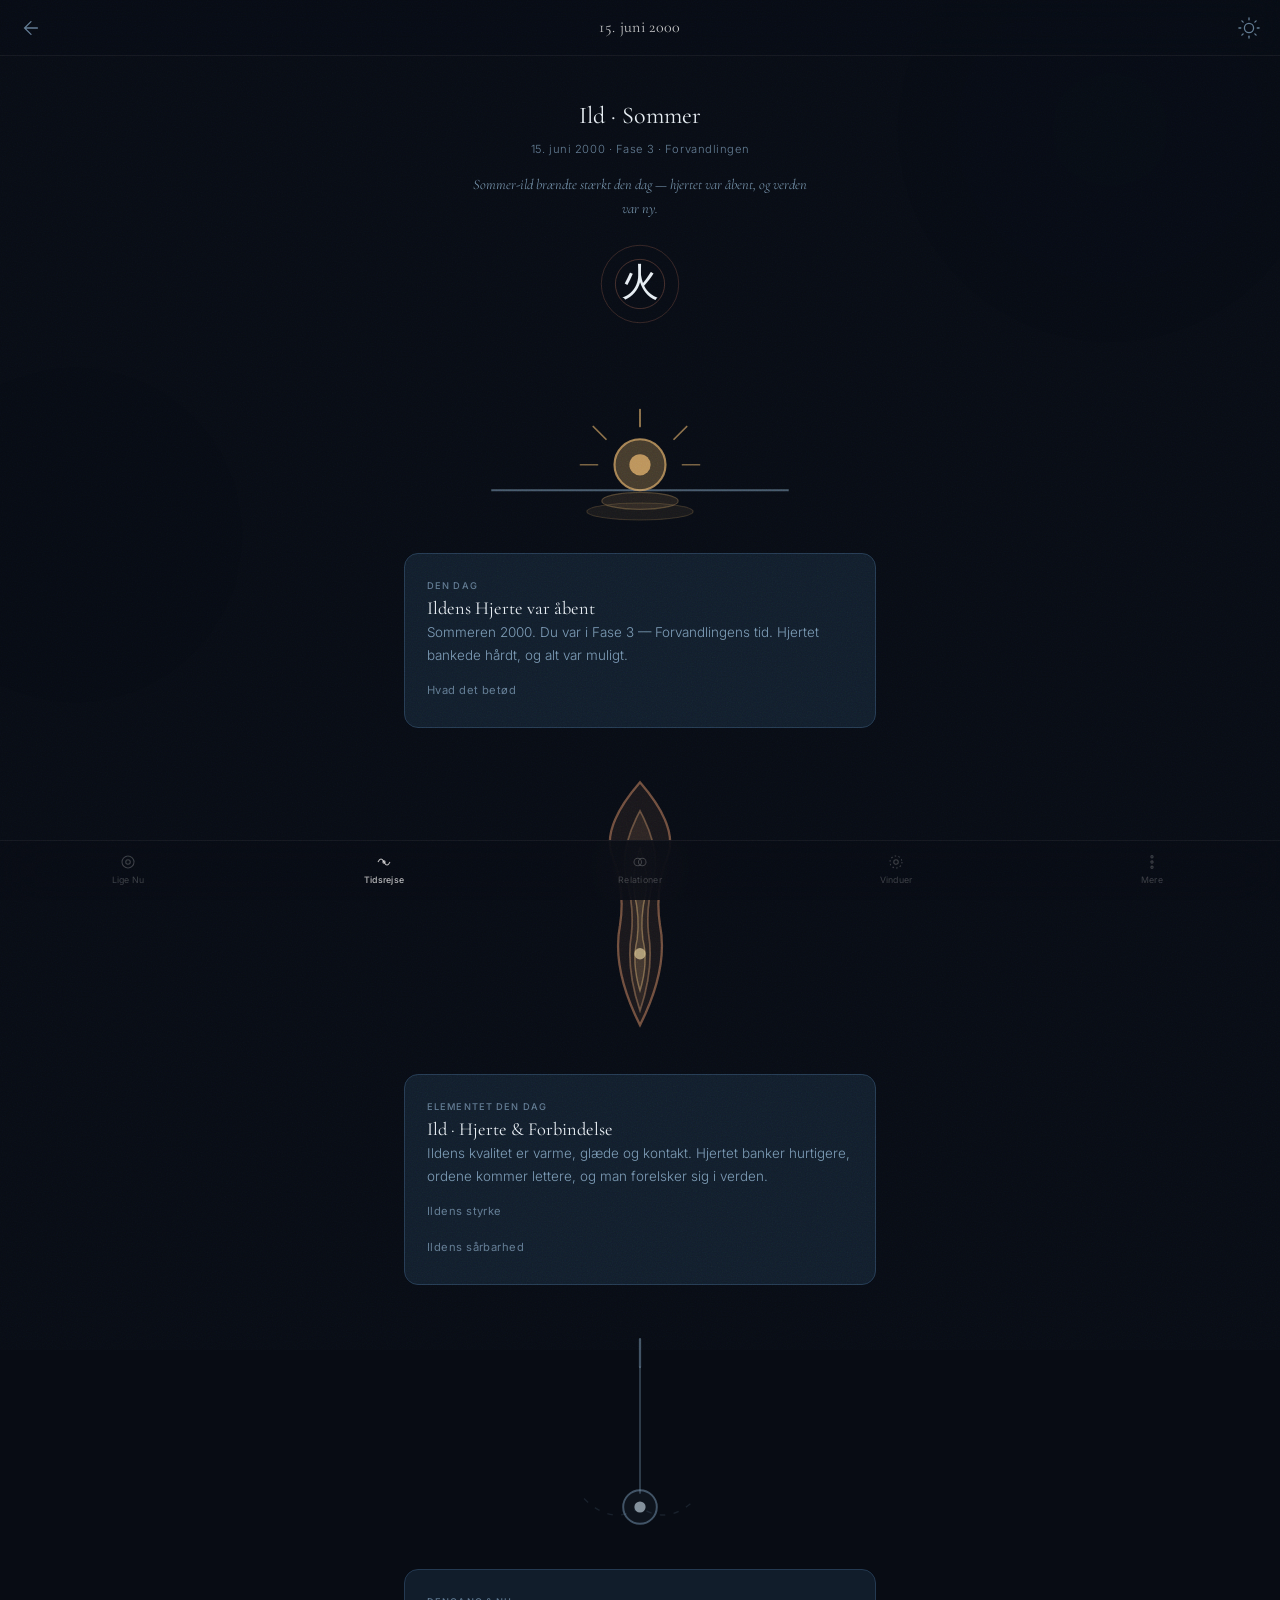
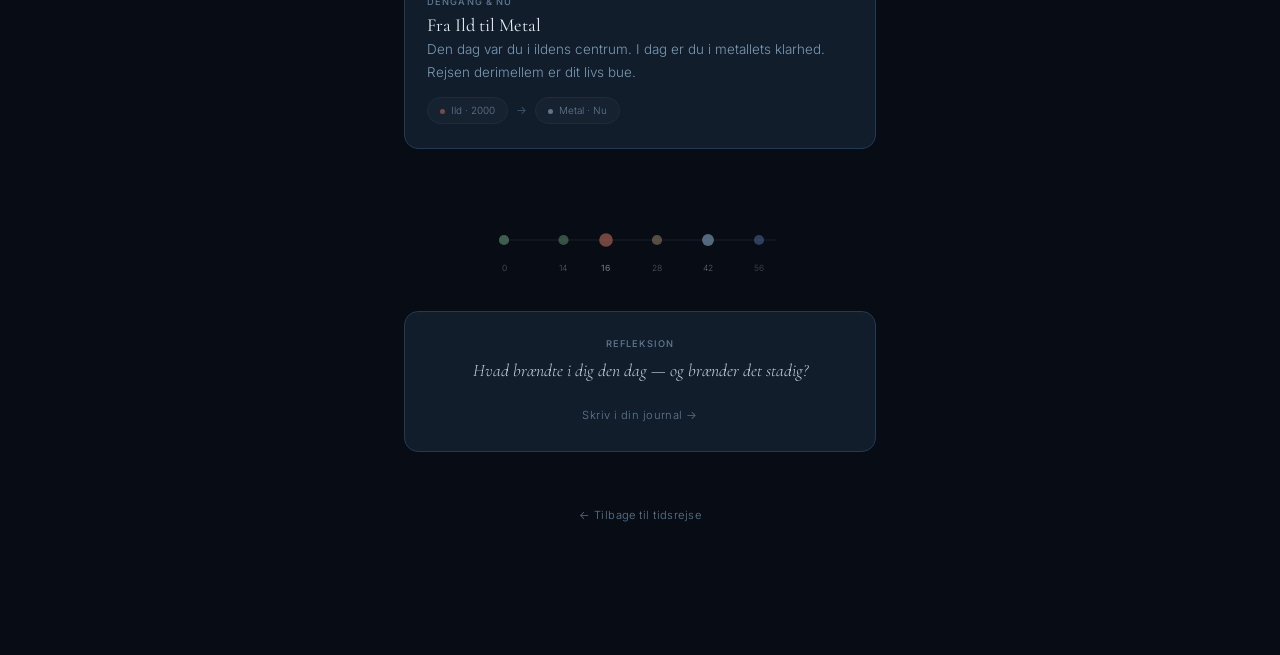
==== din-tidsrejse.html @ d7863de2 "Remove illustration circles from Relationens Indsigt card, fix all broken tab links Removed the two " ====
<!DOCTYPE html>
<html lang="da">
<head>
  <meta charset="UTF-8">
  <meta name="viewport" content="width=device-width, initial-scale=1.0, viewport-fit=cover">
  <title>Din Tidsrejse — De 9 Livsfaser</title>
  <link rel="preconnect" href="https://fonts.googleapis.com">
  <link rel="preconnect" href="https://fonts.gstatic.com" crossorigin>
  <link href="https://fonts.googleapis.com/css2?family=Cormorant+Garamond:ital,wght@0,300;0,400;0,500;0,600;1,300;1,400;1,500&family=Inter:wght@300;400;500&display=swap" rel="stylesheet">
  <link rel="stylesheet" href="style.css">
  <link rel="stylesheet" href="deep.css">
  <link rel="stylesheet" href="tidsrejse.css">
  <link rel="stylesheet" href="light.css">
  <script src="theme.js"></script>
</head>
<body class="body--tj">

  <svg class="grain" aria-hidden="true">
    <filter id="grn"><feTurbulence type="fractalNoise" baseFrequency="0.80" numOctaves="4" stitchTiles="stitch"/></filter>
    <rect width="200%" height="200%" filter="url(#grn)"/>
  </svg>

  <div class="ambient" aria-hidden="true">
    <div class="orb orb--1"></div>
    <div class="orb orb--2"></div>
  </div>

  <nav class="topnav topnav--inner scrolled">
    <a href="tidsrejse.html" class="topnav__btn" aria-label="Tilbage">
      <svg viewBox="0 0 24 24" fill="none" stroke="currentColor" stroke-width="1.4" stroke-linecap="round"><path d="M19 12H5M12 19l-7-7 7-7"/></svg>
    </a>
    <span class="topnav__brand">15. juni 2000</span>
    <button class="theme-toggle" aria-label="Skift tema"></button>
  </nav>

  <main class="deep">
    <div class="container">

      <!-- ══ Hero ══ -->
      <header class="dp-hero reveal">
        <h1 class="dp-hero__title">Ild · Sommer</h1>
        <p class="dp-hero__meta">15. juni 2000 · Fase 3 · Forvandlingen</p>
        <p class="dp-hero__climate"><em>Sommer-ild brændte stærkt den dag — hjertet var åbent, og verden var ny.</em></p>
        <div class="dp-hero__symbol dp-hero__symbol--below">
          <svg viewBox="0 0 100 100" fill="none" class="dp-hero__halo">
            <circle cx="50" cy="50" r="44" stroke="rgba(160,96,80,0.40)" stroke-width="0.8"/>
            <circle cx="50" cy="50" r="28" stroke="rgba(160,96,80,0.55)" stroke-width="0.8"/>
          </svg>
          <span class="dp-hero__char">火</span>
        </div>
      </header>

      <!-- Sun rising from water — dawn of that day -->
      <div class="illo-pause reveal" aria-hidden="true">
        <svg viewBox="0 0 160 70" fill="none" class="illo-dawn">
          <line x1="10" y1="50" x2="150" y2="50" stroke="rgba(122,154,181,0.55)" stroke-width="1"/>
          <!-- Sun -->
          <circle cx="80" cy="38" r="12" fill="rgba(210,165,100,0.30)" stroke="rgba(210,165,100,0.75)" stroke-width="1"/>
          <circle cx="80" cy="38" r="5" fill="rgba(210,165,100,0.85)"/>
          <!-- Rays -->
          <line x1="80" y1="20" x2="80" y2="12" stroke="rgba(210,165,100,0.75)" stroke-width="0.8" stroke-linecap="round"/>
          <line x1="64" y1="26" x2="58" y2="20" stroke="rgba(210,165,100,0.65)" stroke-width="0.8" stroke-linecap="round"/>
          <line x1="96" y1="26" x2="102" y2="20" stroke="rgba(210,165,100,0.65)" stroke-width="0.8" stroke-linecap="round"/>
          <line x1="60" y1="38" x2="52" y2="38" stroke="rgba(210,165,100,0.55)" stroke-width="0.8" stroke-linecap="round"/>
          <line x1="100" y1="38" x2="108" y2="38" stroke="rgba(210,165,100,0.55)" stroke-width="0.8" stroke-linecap="round"/>
          <!-- Water reflection -->
          <ellipse cx="80" cy="55" rx="18" ry="4" fill="rgba(210,165,100,0.12)" stroke="rgba(210,165,100,0.30)" stroke-width="0.5"/>
          <ellipse cx="80" cy="60" rx="25" ry="4" fill="rgba(210,165,100,0.08)" stroke="rgba(210,165,100,0.20)" stroke-width="0.5"/>
        </svg>
      </div>

      <!-- ══ Den dag — hvad var i spil ══ -->
      <section class="dp-section reveal">
        <p class="dp-label">Den dag</p>
        <h2 class="dp-heading">Ildens Hjerte var åbent</h2>
        <p class="dp-text">Sommeren 2000. Du var i Fase 3 — Forvandlingens tid. Hjertet bankede hårdt, og alt var muligt.</p>
        <div class="dp-expand" data-expand="dendag">
          <button class="dp-expand__btn">Hvad det betød</button>
          <div class="dp-expand__body">
            <p class="dp-text">Ild-elementet i sommer-årstiden skaber dobbelt ild — en sjælden intensitet. Hjertet og tyndtarmen var de dominerende organer. Alt du følte den dag var forstærket, fordi årstiden og dit element var i fuld resonans.</p>
          </div>
        </div>
      </section>

      <!-- Flame — the fire element alive -->
      <div class="illo-pause reveal" aria-hidden="true">
        <svg viewBox="0 0 70 100" fill="none" class="illo-flame">
          <path d="M35,90 Q25,70 28,55 Q30,42 25,30 Q22,20 35,5 Q48,20 45,30 Q40,42 42,55 Q45,70 35,90Z"
                fill="rgba(210,140,100,0.08)" stroke="rgba(210,140,100,0.50)" stroke-width="0.8"/>
          <path d="M35,85 Q30,70 32,58 Q33,48 30,38 Q28,28 35,15 Q42,28 40,38 Q37,48 38,58 Q40,70 35,85Z"
                fill="rgba(210,155,110,0.10)" stroke="rgba(210,155,110,0.40)" stroke-width="0.6"/>
          <path d="M35,78 Q32,68 34,60 Q35,52 33,44 Q32,36 35,28 Q38,36 37,44 Q35,52 36,60 Q38,68 35,78Z"
                fill="rgba(220,180,120,0.12)" stroke="rgba(220,180,120,0.45)" stroke-width="0.5"/>
          <circle cx="35" cy="65" r="2" fill="rgba(220,200,150,0.70)"/>
        </svg>
      </div>

      <!-- ══ Element-profil ══ -->
      <section class="dp-section reveal">
        <p class="dp-label">Elementet den dag</p>
        <h2 class="dp-heading">Ild · Hjerte & Forbindelse</h2>
        <p class="dp-text">Ildens kvalitet er varme, glæde og kontakt. Hjertet banker hurtigere, ordene kommer lettere, og man forelsker sig i verden.</p>
        <div class="dp-expand" data-expand="ild1">
          <button class="dp-expand__btn">Ildens styrke</button>
          <div class="dp-expand__body">
            <p class="dp-text">Ild-mennesket er magnetisk. Humor, spontanitet, evnen til at lyse et rum op. Sommeren forstærkede det hele — du var på toppen af din naturlige kraft.</p>
          </div>
        </div>
        <div class="dp-expand" data-expand="ild2">
          <button class="dp-expand__btn">Ildens sårbarhed</button>
          <div class="dp-expand__body">
            <p class="dp-text">For meget ild brænder. Uro, søvnbesvær, hjerteanker, oversvømmende følelser. Grænsen mellem passion og panik er tynd i dobbelt ild.</p>
          </div>
        </div>
      </section>

      <!-- Pendulum — time swinging between then and now -->
      <div class="illo-pause reveal" aria-hidden="true">
        <svg viewBox="0 0 100 80" fill="none" class="illo-pendulum">
          <line x1="50" y1="5" x2="50" y2="15" stroke="rgba(122,154,181,0.50)" stroke-width="0.8" stroke-linecap="round"/>
          <line x1="50" y1="15" x2="50" y2="60" stroke="rgba(122,154,181,0.40)" stroke-width="0.6" stroke-linecap="round"/>
          <circle cx="50" cy="65" r="6" stroke="rgba(122,154,181,0.50)" stroke-width="0.7" fill="rgba(122,154,181,0.06)"/>
          <circle cx="50" cy="65" r="2" fill="rgba(196,213,226,0.65)"/>
          <!-- Swing arc -->
          <path d="M30,62 Q40,72 50,65 Q60,72 70,62" stroke="rgba(122,154,181,0.15)" stroke-width="0.5" fill="none" stroke-dasharray="2 3"/>
        </svg>
      </div>

      <!-- ══ Dengang vs. nu ══ -->
      <section class="dp-section reveal">
        <p class="dp-label">Dengang & Nu</p>
        <h2 class="dp-heading">Fra Ild til Metal</h2>
        <p class="dp-text">Den dag var du i ildens centrum. I dag er du i metallets klarhed. Rejsen derimellem er dit livs bue.</p>
        <div class="dp-tags">
          <span class="dp-tag" style="--dot:rgba(160,96,80,0.7)">Ild · 2000</span>
          <span class="dp-tag-arrow">→</span>
          <span class="dp-tag" style="--dot:rgba(122,154,181,0.7)">Metal · Nu</span>
        </div>
      </section>

      <!-- Constellation of time — dots connected -->
      <div class="illo-pause reveal" aria-hidden="true">
        <svg viewBox="0 0 200 60" fill="none" class="illo-timepoints">
          <line x1="20" y1="30" x2="180" y2="30" stroke="rgba(122,154,181,0.18)" stroke-width="0.5"/>
          <circle cx="20" cy="30" r="3" fill="rgba(90,138,106,0.65)"/>
          <circle cx="55" cy="30" r="3" fill="rgba(90,138,106,0.55)"/>
          <circle cx="80" cy="30" r="4" fill="rgba(160,96,80,0.70)"/>
          <circle cx="110" cy="30" r="3" fill="rgba(138,122,96,0.60)"/>
          <circle cx="140" cy="30" r="3.5" fill="rgba(122,154,181,0.65)"/>
          <circle cx="170" cy="30" r="3" fill="rgba(80,112,160,0.50)"/>
          <!-- Labels -->
          <text x="20" y="48" fill="rgba(255,255,255,0.30)" font-size="5" font-family="Inter,sans-serif" text-anchor="middle">0</text>
          <text x="55" y="48" fill="rgba(255,255,255,0.30)" font-size="5" font-family="Inter,sans-serif" text-anchor="middle">14</text>
          <text x="80" y="48" fill="rgba(255,255,255,0.40)" font-size="5" font-family="Inter,sans-serif" text-anchor="middle" font-weight="500">16</text>
          <text x="110" y="48" fill="rgba(255,255,255,0.30)" font-size="5" font-family="Inter,sans-serif" text-anchor="middle">28</text>
          <text x="140" y="48" fill="rgba(255,255,255,0.35)" font-size="5" font-family="Inter,sans-serif" text-anchor="middle">42</text>
          <text x="170" y="48" fill="rgba(255,255,255,0.25)" font-size="5" font-family="Inter,sans-serif" text-anchor="middle">56</text>
        </svg>
      </div>

      <!-- ══ Refleksion ══ -->
      <section class="dp-section dp-section--center reveal">
        <p class="dp-label">Refleksion</p>
        <p class="dp-reflection"><em>Hvad brændte i dig den dag — og brænder det stadig?</em></p>
        <a href="#" class="dp-link">Skriv i din journal →</a>
      </section>

      <div class="dp-back reveal">
        <a href="tidsrejse.html">← Tilbage til tidsrejse</a>
      </div>

    </div>
  </main>

  <nav class="tabbar">
    <a href="index.html" class="tab"><svg viewBox="0 0 24 24" fill="none" stroke="currentColor" stroke-width="1.4"><circle cx="12" cy="12" r="8"/><circle cx="12" cy="12" r="3"/></svg><span>Lige Nu</span></a>
    <a href="tidsrejse.html" class="tab active"><svg viewBox="0 0 24 24" fill="none" stroke="currentColor" stroke-width="1.4"><path d="M4,12 Q8,4 12,12 Q16,20 20,12"/><circle cx="12" cy="12" r="1.5"/></svg><span>Tidsrejse</span></a>
    <a href="relationer.html" class="tab"><svg viewBox="0 0 24 24" fill="none" stroke="currentColor" stroke-width="1.4"><circle cx="9" cy="12" r="5"/><circle cx="15" cy="12" r="5"/></svg><span>Relationer</span></a>
    <a href="vinduer.html" class="tab"><svg viewBox="0 0 24 24" fill="none" stroke="currentColor" stroke-width="1.4"><circle cx="12" cy="12" r="8" stroke-dasharray="2 3"/><circle cx="12" cy="12" r="3"/></svg><span>Vinduer</span></a>
    <a href="mere.html" class="tab"><svg viewBox="0 0 24 24" fill="none" stroke="currentColor" stroke-width="1.4"><circle cx="12" cy="5" r="1.5"/><circle cx="12" cy="12" r="1.5"/><circle cx="12" cy="19" r="1.5"/></svg><span>Mere</span></a>
  </nav>

  <script src="menu.js"></script>
  <script>
  document.querySelectorAll('.reveal').forEach((el, i) => {
    setTimeout(() => el.classList.add('visible'), 80 + i * 70);
  });
  document.querySelectorAll('.dp-expand__btn').forEach(btn => {
    btn.addEventListener('click', () => {
      const wrap = btn.closest('.dp-expand');
      wrap.classList.toggle('open');
      if (wrap.classList.contains('open')) {
        btn.dataset.origText = btn.textContent;
        btn.textContent = 'Skjul';
      } else {
        btn.textContent = btn.dataset.origText || btn.textContent;
      }
    });
  });
  </script>
</body>
</html>
---- style.css ----
/* ═══════════════════════════════════════════════════
   DE NI LIVSFASER — Living Mirror
   Co-Star inspired · Personalized · Breathing
   ═══════════════════════════════════════════════════ */

:root {
  /* Palette — extracted from Re-Balan */
  --bg: #080c14;
  --bg-light: #0d1520;
  --bg-deep: #080c14;
  --surface: #111d2b;
  --surface-hover: #162436;
  --glass-border: rgba(255,255,255,0.06);
  --border: #1a2d42;
  --border-light: #243a52;
  --text-bright: #e6edf3;
  --text-primary: #c4d5e2;
  --text-secondary: #7a9ab5;
  --text-dim: #607a92;
  --text-muted: #4a657d;
  --accent: #3d6a8a;
  --accent-light: #5a8aab;
  --warm: #8a7a60;
  --warm-light: #a89880;
  --sym: #a06050;
  --para: #5070a0;
  --hero-deep: #080c14;
  --hero-base: #0d1520;
  --hero-mid: #111d2b;
  --hero-light: #162436;
  --hero-pale: #1a2d42;
  --glass: rgba(255,255,255,0.025);
  --glass-hover: rgba(255,255,255,0.04);
  --ease: cubic-bezier(0.4,0,0.2,1);
  --ease-out: cubic-bezier(0,0,0.2,1);
  --transition: 0.4s var(--ease);
  --shadow: 0 4px 30px rgba(0,0,0,0.30);
  --shadow-up: 0 -2px 20px rgba(0,0,0,0.20);
}

*,*::before,*::after{margin:0;padding:0;box-sizing:border-box}
html{scroll-behavior:smooth;font-size:16px;-webkit-font-smoothing:antialiased}
body{font-family:'Inter',-apple-system,sans-serif;font-weight:300;color:var(--text-primary);background:var(--bg);line-height:1.7;overflow-x:hidden;padding-bottom:72px}
::selection{background:rgba(80,112,160,.30);color:#fff}
a{text-decoration:none;color:inherit}
.container{max-width:520px;margin:0 auto;padding:0 24px}

/* ── Grain ── */
.grain{position:fixed;inset:-50%;width:200%;height:200%;z-index:9999;pointer-events:none;opacity:.28;mix-blend-mode:soft-light}

/* ── Ambient ── */
.ambient{position:fixed;inset:0;z-index:0;pointer-events:none;overflow:hidden}
.orb{position:absolute;border-radius:50%;filter:blur(80px);opacity:.06}
.orb--1{width:500px;height:500px;background:radial-gradient(circle,rgba(80,112,160,.20),transparent);top:-120px;right:-80px;animation:drift1 40s ease-in-out infinite}
.orb--2{width:550px;height:550px;background:radial-gradient(circle,rgba(90,138,106,.12),transparent);bottom:10%;left:-200px;animation:drift2 35s ease-in-out infinite}
.orb--3{width:400px;height:400px;background:radial-gradient(circle,rgba(160,96,80,.08),transparent);top:40%;right:5%;animation:drift3 45s ease-in-out infinite}
@keyframes drift1{0%,100%{transform:translate(0,0) scale(1)}33%{transform:translate(-50px,40px) scale(1.05)}66%{transform:translate(25px,-35px) scale(.95)}}
@keyframes drift2{0%,100%{transform:translate(0,0) scale(1)}33%{transform:translate(40px,-30px) scale(.92)}66%{transform:translate(-35px,50px) scale(1.08)}}
@keyframes drift3{0%,100%{transform:translate(0,0) scale(1)}33%{transform:translate(-30px,-25px) scale(1.06)}66%{transform:translate(40px,20px) scale(.94)}}

/* ═══════════════════════════════════
   TOP NAV
   ═══════════════════════════════════ */
.topnav{position:fixed;top:0;left:0;right:0;z-index:100;display:flex;align-items:center;justify-content:space-between;padding:14px 20px;transition:all .5s var(--ease)}
.topnav.scrolled{background:rgba(8,12,20,.85);backdrop-filter:blur(20px);-webkit-backdrop-filter:blur(20px);border-bottom:1px solid rgba(255,255,255,.05)}
.topnav__brand{font-family:'Cormorant Garamond',Georgia,serif;font-size:1.05rem;font-weight:400;color:rgba(255,255,255,.60);letter-spacing:.02em;transition:color .5s var(--ease)}
.topnav.scrolled .topnav__brand{color:rgba(255,255,255,.75)}
.topnav__btn{background:none;border:none;cursor:pointer;width:22px;height:22px;color:rgba(255,255,255,.55);transition:color .5s var(--ease)}
.topnav__btn svg{width:100%;height:100%}
.topnav.scrolled .topnav__btn{color:var(--text-dim)}

/* ═══════════════════════════════════
   MIRROR — the living portrait
   ═══════════════════════════════════ */
.mirror{
  position:relative;
  min-height:60vh;
  display:flex;flex-direction:column;align-items:center;justify-content:center;
  overflow:hidden;
  padding:80px 0 48px;
  background:linear-gradient(180deg,#0d1520 0%,#111d2b 30%,#162436 50%,#111d2b 70%,#080c14 100%);
}
.mirror::before{content:'';position:absolute;inset:0;background:linear-gradient(to bottom,rgba(8,12,20,.50) 0%,transparent 30%,transparent 85%,rgba(8,12,20,1) 100%);pointer-events:none;z-index:1}
.mirror::after{content:'';position:absolute;inset:0;background:radial-gradient(ellipse 70% 60% at 50% 45%,transparent 0%,rgba(8,12,20,.25) 100%);pointer-events:none;z-index:1}

/* Breathing SVG rings */
.mirror__circle{position:relative;width:min(280px,55vw);height:min(280px,55vw);z-index:2;pointer-events:none;opacity:1;margin-top:20px}
.svg-mirror{width:100%;height:100%}
.mirror-ring--1{animation:spin 80s linear infinite;transform-origin:100px 100px}
.mirror-ring--2{animation:spin 55s linear infinite reverse;transform-origin:100px 100px}
.mirror-ring--3{animation:spin 40s linear infinite;transform-origin:100px 100px}
.mirror-ring--4{animation:pulse 5s ease-in-out infinite;transform-origin:100px 100px}
@keyframes spin{to{transform:rotate(360deg)}}
@keyframes pulse{0%,100%{opacity:.7;transform:scale(1)}50%{opacity:1;transform:scale(1.12)}}

/* Breathing halo */
.mirror__halo{position:absolute;top:50%;left:50%;transform:translate(-50%,-50%);z-index:1;pointer-events:none}
.halo{position:absolute;border-radius:50%;border:1px solid rgba(255,255,255,.05);top:50%;left:50%;transform:translate(-50%,-50%);animation:breathe 8s ease-in-out infinite}
.halo--1{width:380px;height:280px;animation-delay:0s}
.halo--2{width:260px;height:192px;animation-delay:.5s}
@keyframes breathe{0%,100%{transform:translate(-50%,-50%) scale(1);opacity:.25}50%{transform:translate(-50%,-50%) scale(1.12);opacity:.04}}

/* Content */
.mirror__content{position:relative;z-index:2;text-align:center;padding:24px 24px 20px;max-width:480px}
.mirror__greeting{font-size:.68rem;font-weight:400;letter-spacing:.2em;text-transform:uppercase;color:rgba(255,255,255,.40);margin-bottom:20px}

/* Element character — large, central */
.mirror__element{margin-bottom:14px}
.element-char{
  font-family:'Cormorant Garamond',Georgia,serif;
  font-size:clamp(3.2rem,10vw,5rem);
  font-weight:300;
  color:rgba(255,255,255,.75);
  line-height:1;
  display:block;
}

.mirror__element-name{
  font-family:'Cormorant Garamond',Georgia,serif;
  font-size:1rem;font-weight:400;
  color:rgba(255,255,255,.55);
  letter-spacing:.05em;
  margin-bottom:20px;
}
.mirror__dot{opacity:.3;margin:0 6px}

.mirror__rule{width:32px;height:1px;background:rgba(255,255,255,.18);margin:0 auto 18px}

.mirror__climate{
  font-family:'Cormorant Garamond',Georgia,serif;
  font-size:clamp(.85rem,2vw,.95rem);
  font-weight:300;font-style:italic;
  color:rgba(255,255,255,.40);
  line-height:1.8;max-width:340px;margin:0 auto;
}

/* Deeper CTA in mirror */
.mirror__deeper{
  display:inline-flex;align-items:center;gap:6px;
  margin-top:24px;
  font-size:.68rem;font-weight:400;letter-spacing:.12em;text-transform:uppercase;
  color:rgba(255,255,255,.35);
  transition:all var(--transition);
}
.mirror__deeper:hover{color:rgba(255,255,255,.60)}
.mirror__deeper svg{transition:transform var(--transition)}
.mirror__deeper:hover svg{transform:translateY(2px)}

/* Anim */
.anim-fade{opacity:0;transform:translateY(12px);animation:fadeUp 1.2s var(--ease-out) forwards;animation-delay:var(--d,0s)}
@keyframes fadeUp{to{opacity:1;transform:translateY(0)}}

.scroll-cue{position:absolute;bottom:32px;left:50%;transform:translateX(-50%);z-index:2}
.scroll-cue__line{width:1px;height:36px;background:linear-gradient(to bottom,rgba(255,255,255,.28),transparent);animation:scrollPulse 2.5s ease-in-out infinite}
@keyframes scrollPulse{0%,100%{opacity:.7;transform:scaleY(1)}50%{opacity:.10;transform:scaleY(1.3)}}

/* ═══════════════════════════════════
   REVEAL
   ═══════════════════════════════════ */
.reveal{opacity:0;transform:translateY(20px);transition:opacity .8s var(--ease-out),transform .8s var(--ease-out)}
.reveal.visible{opacity:1;transform:translateY(0)}

/* ═══════════════════════════════════
   CYCLES NOW — the five rhythms
   ═══════════════════════════════════ */
.cycles-now{position:relative;z-index:1;padding:64px 0 24px}

.cycle-row{
  display:flex;align-items:center;gap:12px;
  padding:16px 0;
  border-bottom:1px solid var(--border-light);
}
.cycle-row:last-child{border-bottom:none}

.cycle-row__dot{width:6px;height:6px;border-radius:50%;flex-shrink:0}
.cycle-row__label{font-size:.65rem;font-weight:500;letter-spacing:.10em;text-transform:uppercase;color:var(--text-dim);width:64px;flex-shrink:0}
.cycle-row__value{font-family:'Cormorant Garamond',Georgia,serif;font-size:1.05rem;font-weight:400;color:var(--text-bright);flex:1}
.cycle-row__detail{font-size:.72rem;color:var(--text-muted);flex-shrink:0}

/* ═══════════════════════════════════
   PORTRAIT DEEP — dive into your moment
   ═══════════════════════════════════ */
.portrait-deep{position:relative;z-index:1;padding:8px 0 20px}

.deep-bar{
  display:flex;align-items:center;gap:12px;
  padding:16px 18px;margin-bottom:5px;
  background:var(--surface);
  border:1px solid var(--border-light);
  border-radius:13px;
  backdrop-filter:blur(10px);-webkit-backdrop-filter:blur(10px);
  transition:all var(--transition);cursor:pointer;
}
.deep-bar:hover{background:var(--surface-hover);border-color:var(--glass-border);box-shadow:var(--shadow-up);transform:translateX(3px)}
.deep-bar__left{flex:1;min-width:0}
.deep-bar__label{font-size:.58rem;font-weight:500;letter-spacing:.10em;text-transform:uppercase;color:var(--text-dim);margin-bottom:2px}
.deep-bar__value{font-family:'Cormorant Garamond',Georgia,serif;font-size:1rem;font-weight:400;color:var(--text-bright);line-height:1.3}
.deep-bar__hint{font-size:.68rem;color:var(--text-muted);flex-shrink:0;white-space:nowrap}
.deep-bar__arrow{width:14px;height:14px;flex-shrink:0;color:var(--text-muted);transition:all var(--transition)}
.deep-bar:hover .deep-bar__arrow{color:var(--text-secondary);transform:translateX(2px)}

/* ═══════════════════════════════════
   DAILY READING
   ═══════════════════════════════════ */
.reading{position:relative;z-index:1;padding:32px 0 24px}

.reading__card{
  padding:28px 24px;
  background:var(--surface);
  border:1px solid var(--border-light);
  border-radius:16px;
  backdrop-filter:blur(10px);-webkit-backdrop-filter:blur(10px);
  position:relative;overflow:hidden;
}
.reading__label{font-size:.60rem;font-weight:500;letter-spacing:.14em;text-transform:uppercase;color:var(--text-dim);margin-bottom:12px}
.reading__text{font-family:'Cormorant Garamond',Georgia,serif;font-size:1.05rem;font-weight:300;font-style:italic;color:var(--text-secondary);line-height:1.8}
.reading__illo{position:absolute;bottom:12px;right:16px;width:100px;opacity:.5}
.reading__illo svg{width:100%;height:auto}

.svg-reading path{animation:readingWave 6s ease-in-out infinite}
@keyframes readingWave{0%,100%{opacity:.55;transform:translateX(0)}50%{opacity:.80;transform:translateX(2px)}}

/* ═══════════════════════════════════
   DIVIDER
   ═══════════════════════════════════ */
/* ══════════════════════════════════════
   GLOBAL ILLUSTRATION SYSTEM
   Consistent across entire app:
   - Small: 60-80px (leaf, drops, single symbol)
   - Medium: 100-140px (lungs, orbit, nest, trees)
   - Wide: 160px max (harvest, timeline, bridge, stillwater)
   - Divider: 180px (poles, family, spiral)
   - All opacity: .55 ↔ .80 (visible, not harsh)
   - All animations: ease-in-out, 6-12s
   ══════════════════════════════════════ */
.illo-pause{display:flex;justify-content:center;padding:20px 0}
.illo-pause svg{height:auto;max-width:340px}

.divider{position:relative;z-index:1;display:flex;justify-content:center;padding:20px 0 12px}
.divider svg{max-width:340px;height:auto}
.illo-poles{width:340px;animation:polesFade 15s ease-in-out infinite}
@keyframes polesFade{0%,100%{opacity:.80;transform:scaleY(1)}50%{opacity:.50;transform:scaleY(1.02)}}

/* ═══════════════════════════════════
   EXPLORE — go deeper bars
   ═══════════════════════════════════ */
.explore{position:relative;z-index:1;padding:12px 0 48px}
.explore__label{font-size:.62rem;font-weight:500;letter-spacing:.14em;text-transform:uppercase;color:var(--text-dim);margin-bottom:12px;padding-left:2px}

.bar{
  display:flex;align-items:center;gap:14px;
  padding:16px 18px;margin-bottom:6px;
  background:var(--surface);
  border:1px solid var(--border-light);
  border-radius:14px;
  backdrop-filter:blur(10px);-webkit-backdrop-filter:blur(10px);
  transition:all var(--transition);cursor:pointer;
}
.bar:hover{background:var(--surface-hover);border-color:var(--glass-border);box-shadow:var(--shadow-up);transform:translateX(3px)}

.bar__illo{width:44px;height:44px;flex-shrink:0;display:flex;align-items:center;justify-content:center}
.bar__illo svg{width:100%;height:100%}
.bar__body{flex:1;min-width:0}
.bar__title{font-family:'Cormorant Garamond',Georgia,serif;font-size:1.1rem;font-weight:400;color:var(--text-bright);line-height:1.3}
.bar__sub{font-size:.75rem;color:var(--text-dim);line-height:1.4}
.bar__arrow{width:16px;height:16px;flex-shrink:0;color:var(--text-muted);transition:all var(--transition)}
.bar:hover .bar__arrow{color:var(--text-secondary);transform:translateX(3px)}

/* SVG animations */
.svg-wave path:first-child{animation:waveA 4s ease-in-out infinite}
.svg-wave path:nth-child(2){animation:waveB 5.5s ease-in-out infinite}
@keyframes waveA{0%,100%{opacity:.55;transform:translateX(0)}50%{opacity:.80;transform:translateX(3px)}}
@keyframes waveB{0%,100%{opacity:.55;transform:translateX(0)}50%{opacity:.80;transform:translateX(-3px)}}
.svg-relation{animation:relPulse 8s ease-in-out infinite}
@keyframes relPulse{0%,100%{opacity:.80;transform:scale(1)}50%{opacity:.55;transform:scale(1.04)}}
.svg-window{animation:winSpin 15s linear infinite}
@keyframes winSpin{to{transform:rotate(360deg)}}
.svg-phases circle{animation:phaseGlow 2.5s ease-in-out infinite}
.svg-phases circle:nth-child(1){animation-delay:0s}
.svg-phases circle:nth-child(2){animation-delay:.15s}
.svg-phases circle:nth-child(3){animation-delay:.30s}
.svg-phases circle:nth-child(4){animation-delay:.45s}
.svg-phases circle:nth-child(5){animation-delay:.60s}
.svg-phases circle:nth-child(6){animation-delay:.75s}
.svg-phases circle:nth-child(7){animation-delay:.90s}
.svg-phases circle:nth-child(8){animation-delay:1.05s}
.svg-phases circle:nth-child(9){animation-delay:1.20s}
@keyframes phaseGlow{0%,100%{opacity:.80;transform:scale(1)}50%{opacity:.45;transform:scale(1.2)}}

/* ═══════════════════════════════════
   FOOTER
   ═══════════════════════════════════ */
.footer{position:relative;z-index:1;padding:24px 0 40px;text-align:center}
.footer__rule{width:32px;height:1px;background:var(--border);margin:0 auto 20px}
.footer__brand{font-family:'Cormorant Garamond',Georgia,serif;font-size:.9rem;color:var(--text-secondary);margin-bottom:4px}
.footer__sub{font-size:.65rem;color:var(--text-dim)}

/* ═══════════════════════════════════
   TAB BAR
   ═══════════════════════════════════ */
.tabbar{position:fixed;bottom:0;left:0;right:0;z-index:100;display:flex;align-items:center;justify-content:space-around;height:60px;background:rgba(8,12,20,.88);backdrop-filter:blur(24px);-webkit-backdrop-filter:blur(24px);border-top:1px solid rgba(255,255,255,.05);padding-bottom:env(safe-area-inset-bottom,0)}
.tab{display:flex;flex-direction:column;align-items:center;gap:2px;padding:6px 0;min-width:52px;transition:all var(--transition)}
.tab svg{width:18px;height:18px;color:rgba(255,255,255,.20);transition:color var(--transition)}
.tab span{font-size:.55rem;font-weight:400;letter-spacing:.03em;color:rgba(255,255,255,.20);transition:color var(--transition)}
.tab.active svg{color:rgba(255,255,255,.70)}
.tab.active span{color:rgba(255,255,255,.70);font-weight:500}

/* ═══════════════════════════════════
   SCROLLBAR
   ═══════════════════════════════════ */
::-webkit-scrollbar{width:4px}
::-webkit-scrollbar-track{background:transparent}
::-webkit-scrollbar-thumb{background:rgba(255,255,255,.12);border-radius:4px}
::-webkit-scrollbar-thumb:hover{background:rgba(255,255,255,.20)}

/* ═══════════════════════════════════
   SLIDE MENU
   ═══════════════════════════════════ */
.menu-overlay{position:fixed;inset:0;z-index:200;background:rgba(0,0,0,.50);opacity:0;pointer-events:none;transition:opacity .4s var(--ease)}
.menu-overlay.open{opacity:1;pointer-events:auto}
.menu-panel{position:fixed;top:0;left:0;bottom:0;z-index:201;width:280px;max-width:80vw;background:var(--surface);border-right:1px solid var(--border-light);transform:translateX(-100%);transition:transform .4s var(--ease);display:flex;flex-direction:column;overflow-y:auto;-webkit-overflow-scrolling:touch}
.menu-panel.open{transform:translateX(0)}
.menu-panel__header{padding:28px 24px 20px;border-bottom:1px solid var(--border-light)}
.menu-panel__brand{font-family:'Cormorant Garamond',Georgia,serif;font-size:1.2rem;font-weight:400;color:var(--text-bright)}
.menu-panel__sub{font-size:.62rem;color:var(--text-dim);letter-spacing:.06em;margin-top:2px}
.menu-panel__nav{padding:12px 0;flex:1}
.menu-link{display:flex;align-items:center;gap:14px;padding:14px 24px;color:var(--text-primary);font-size:.88rem;transition:all var(--transition)}
.menu-link:hover{background:var(--glass-hover);color:var(--text-bright)}
.menu-link.active{color:var(--text-bright);font-weight:500}
.menu-link__icon{width:20px;height:20px;flex-shrink:0;opacity:.5}
.menu-link__icon svg{width:100%;height:100%}
.menu-link__label{font-family:'Cormorant Garamond',Georgia,serif;font-size:1.05rem;font-weight:400}
.menu-panel__footer{padding:16px 24px 28px;border-top:1px solid var(--border-light)}
.menu-panel__footer p{font-size:.60rem;color:var(--text-dim);letter-spacing:.04em;line-height:1.6}

/* ═══════════════════════════════════
   RESPONSIVE
   ═══════════════════════════════════ */
@media(max-width:580px){
  .container{padding:0 18px}
  .halo--1{width:340px;height:250px}
  .halo--2{width:220px;height:162px}
}
---- deep.css ----
/* ═══════════════════════════════════════════════════
   DIT DYBE BILLEDE
   Same style as forside — light, airy, expandable
   ═══════════════════════════════════════════════════ */

.body--deep { padding-top: 56px; }

.topnav--inner {
  background: rgba(8,12,20,.85);
  backdrop-filter: blur(20px); -webkit-backdrop-filter: blur(20px);
  border-bottom: 1px solid rgba(255,255,255,.05);
}
.topnav--inner .topnav__brand { color: var(--text-bright); font-size: 1rem; }
.topnav--inner .topnav__btn { color: var(--text-dim); }

.deep { position: relative; z-index: 1; padding-bottom: 40px; }

/* ── Hero portrait ── */
.dp-hero {
  text-align: center;
  padding: 40px 0 36px;
}
.dp-hero__symbol {
  position: relative;
  width: 88px; height: 88px;
  margin: 0 auto 14px;
  display: flex; align-items: center; justify-content: center;
}
.dp-hero__symbol--below {
  margin: 18px auto 0;
}
.dp-hero__halo {
  position: absolute; inset: 0;
  width: 100%; height: 100%;
}
.dp-hero__char {
  font-family: 'Cormorant Garamond', Georgia, serif;
  font-size: 2.4rem;
  font-weight: 300;
  color: var(--text-bright);
  position: relative; z-index: 1;
}
.dp-hero__title {
  font-family: 'Cormorant Garamond', Georgia, serif;
  font-size: 1.5rem; font-weight: 400;
  color: var(--text-bright);
  margin-bottom: 3px;
}
.dp-hero__meta {
  font-size: .70rem;
  color: var(--text-dim);
  letter-spacing: .05em;
  margin-bottom: 14px;
}
.dp-hero__climate {
  font-family: 'Cormorant Garamond', Georgia, serif;
  font-size: .90rem; font-weight: 300;
  color: var(--text-secondary);
  line-height: 1.7;
  max-width: 340px;
  margin: 0 auto;
}

/* ── Sections ── */
.dp-section {
  padding: 24px 22px;
  margin-bottom: 20px;
  background: var(--surface);
  border: 1px solid var(--border-light);
  border-radius: 14px;
  backdrop-filter: blur(10px); -webkit-backdrop-filter: blur(10px);
}
.dp-section--center { text-align: center; }

.dp-section__head {
  display: flex;
  align-items: flex-start;
  gap: 14px;
  margin-bottom: 10px;
}
.dp-section__illo {
  width: 40px; height: 40px;
  flex-shrink: 0;
  display: flex; align-items: center; justify-content: center;
  opacity: .6;
}
.dp-section__illo svg { width: 100%; height: 100%; }

/* Labels & headings — same fonts as forside */
.dp-label {
  font-size: .58rem;
  font-weight: 500;
  letter-spacing: .12em;
  text-transform: uppercase;
  color: var(--text-dim);
  margin-bottom: 4px;
}
.dp-heading {
  font-family: 'Cormorant Garamond', Georgia, serif;
  font-size: 1.15rem; font-weight: 400;
  color: var(--text-bright);
  line-height: 1.3;
}
.dp-text {
  font-size: .84rem;
  color: var(--text-secondary);
  line-height: 1.7;
}
.dp-text.dim {
  color: var(--text-dim);
  font-style: italic;
}
.dp-meta {
  font-size: .68rem;
  color: var(--text-dim);
  margin-top: 10px;
  letter-spacing: .03em;
}
.dp-link {
  display: inline-block;
  margin-top: 10px;
  font-size: .70rem;
  color: var(--text-dim);
  letter-spacing: .04em;
  transition: color var(--transition);
}
.dp-link:hover { color: var(--text-secondary); }

/* ── Expand/collapse ── */
.dp-expand { margin-top: 10px; }

.dp-expand__btn {
  background: none; border: none; cursor: pointer;
  font-family: 'Inter', sans-serif;
  font-size: .70rem; font-weight: 400;
  letter-spacing: .04em;
  color: var(--text-dim);
  padding: 6px 0;
  transition: color var(--transition);
  display: flex; align-items: center; gap: 6px;
}
.dp-expand__btn:hover { color: var(--text-secondary); }

.dp-expand__body {
  max-height: 0;
  overflow: hidden;
  opacity: 0;
  transition: max-height .5s var(--ease), opacity .4s var(--ease), margin .4s var(--ease);
  margin-top: 0;
}
.dp-expand.open .dp-expand__body {
  max-height: 600px;
  opacity: 1;
  margin-top: 10px;
}

/* Tema-style expand buttons */
.dp-expand__btn--tema {
  width: 100%;
  padding: 14px 0;
  font-family: 'Cormorant Garamond', Georgia, serif;
  font-size: 1.02rem; font-weight: 400;
  color: var(--text-primary);
  border-bottom: 1px solid var(--border-light);
}
.dp-expand:last-child .dp-expand__btn--tema {
  border-bottom: none;
}
.dp-tema-dot {
  width: 6px; height: 6px;
  border-radius: 50%;
  flex-shrink: 0;
}

/* ── Advice ── */
.dp-advice { display: flex; flex-direction: column; gap: 8px; }
.dp-advice p {
  font-size: .82rem;
  color: var(--text-secondary);
  line-height: 1.6;
  display: flex; gap: 10px; align-items: flex-start;
}
.dp-advice span {
  font-family: 'Cormorant Garamond', Georgia, serif;
  font-size: .75rem;
  color: var(--text-dim);
  letter-spacing: .06em;
  flex-shrink: 0;
  padding-top: 1px;
}

/* ── Tags ── */
.dp-tags {
  display: flex; align-items: center; gap: 8px;
  margin-top: 14px;
}
.dp-tag {
  font-size: .62rem;
  color: var(--text-dim);
  padding: 4px 12px;
  border-radius: 20px;
  border: 1px solid var(--border);
  background: rgba(255,255,255,.025);
}
.dp-tag::before {
  content: '';
  display: inline-block;
  width: 5px; height: 5px;
  border-radius: 50%;
  background: var(--dot, rgba(122,154,181,.4));
  margin-right: 6px;
  vertical-align: middle;
}
.dp-tag-arrow { font-size: .70rem; color: var(--text-muted); }

/* ── Reflection ── */
.dp-reflection {
  font-family: 'Cormorant Garamond', Georgia, serif;
  font-size: 1.1rem; font-weight: 300;
  color: var(--text-primary);
  line-height: 1.7;
  margin-bottom: 10px;
}

/* ── Divider ── */
.dp-divider {
  display: flex; justify-content: center;
  padding: 20px 0 16px;
}
.dp-divider svg { width: 340px; height: auto; }

/* ── Back ── */
.dp-back {
  text-align: center;
  padding: 28px 0 16px;
}
.dp-back a {
  font-size: .70rem;
  color: var(--text-dim);
  letter-spacing: .04em;
  transition: color var(--transition);
}
.dp-back a:hover { color: var(--text-secondary); }

/* ══════════════════════════════════════
   ILLUSTRATION SYSTEM
   Consistent sizing across ALL deep pages:
   - Small (icon-like): 60-80px
   - Medium (between sections): 120-160px
   - Wide (horizontal): max 200px
   All opacity range: .55 → .85 (visible but not harsh)
   ══════════════════════════════════════ */
.illo-pause {
  display: flex;
  justify-content: center;
  padding: 20px 0;
}
.illo-pause svg { height: auto; max-width: 340px; }

/* ── Dit Dybe Billede (Metal/Høsten) ── */
.illo-leaf        { width: 200px;  animation: leafDrift 8s ease-in-out infinite; }
.illo-lungs       { width: 280px; animation: lungsBreathe 6s ease-in-out infinite; }
.illo-harvest     { width: 340px; animation: harvestSway 10s ease-in-out infinite; }
.illo-generations { width: 280px; animation: genPulse 8s ease-in-out infinite; }
.illo-breath-rhythm { width: 300px; max-width: 300px; }
.illo-stillwater  { width: 300px; animation: rippleSpread 8s ease-in-out infinite; }
.illo-drops       { width: 200px;  animation: dropsFall 10s ease-in-out infinite; }

/* ── Din Tidsrejse (Ild/Sommer) ── */
.illo-dawn        { width: 340px; animation: dawnGlow 8s ease-in-out infinite; }
.illo-flame       { width: 200px;  max-width: 200px; animation: flameBreathe 5s ease-in-out infinite; }
.illo-pendulum    { width: 280px;  max-width: 280px; animation: pendSwing 6s ease-in-out infinite; }
.illo-timepoints  { width: 340px; max-width: 340px; }

/* ── Animations — all use same opacity range .55↔.85 ── */
@keyframes leafDrift {
  0%,100% { transform: rotate(-2deg) translateY(0); opacity: .80; }
  50% { transform: rotate(3deg) translateY(3px); opacity: .55; }
}
@keyframes lungsBreathe {
  0%,100% { transform: scaleX(1); opacity: .80; }
  50% { transform: scaleX(1.06); opacity: .55; }
}
@keyframes harvestSway {
  0%,100% { transform: skewX(0deg); opacity: .80; }
  33% { transform: skewX(1.5deg); opacity: .60; }
  66% { transform: skewX(-1deg); opacity: .70; }
}
@keyframes genPulse {
  0%,100% { opacity: .80; }
  50% { opacity: .50; }
}
@keyframes rippleSpread {
  0%,100% { opacity: .80; }
  50% { opacity: .50; }
}
@keyframes dropsFall {
  0%,100% { transform: translateY(0); opacity: .80; }
  50% { transform: translateY(3px); opacity: .50; }
}
@keyframes dawnGlow {
  0%,100% { opacity: .80; }
  50% { opacity: .55; }
}
@keyframes flameBreathe {
  0%,100% { transform: scaleY(1) scaleX(1); opacity: .80; }
  50% { transform: scaleY(1.04) scaleX(.96); opacity: .55; }
}
@keyframes pendSwing {
  0%,100% { transform: rotate(-2deg); opacity: .80; }
  50% { transform: rotate(2deg); opacity: .55; }
}

.illo-breath-rhythm path:last-of-type { animation: exhaleGlow 6s ease-in-out infinite; }
@keyframes exhaleGlow {
  0%,100% { opacity: .55; }
  50% { opacity: .85; }
}

/* Timepoints dots stagger */
.illo-timepoints circle { animation: tpDot 3s ease-in-out infinite; }
.illo-timepoints circle:nth-child(1){animation-delay:0s}
.illo-timepoints circle:nth-child(2){animation-delay:.2s}
.illo-timepoints circle:nth-child(3){animation-delay:.4s}
.illo-timepoints circle:nth-child(4){animation-delay:.6s}
.illo-timepoints circle:nth-child(5){animation-delay:.8s}
.illo-timepoints circle:nth-child(6){animation-delay:1s}
@keyframes tpDot {
  0%,100% { opacity: .80; transform: scale(1); }
  50% { opacity: .45; transform: scale(1.2); }
}

/* ── Dit Vindue illustrations ── */
.illo-keyhole     { width: 200px; animation: keyholeGlow 8s ease-in-out infinite; }
.illo-four-rings  { width: 320px; max-width: 340px; }
.illo-beam        { width: 240px; animation: beamFlicker 6s ease-in-out infinite; }

.illo-four-rings circle:not(:last-child) { animation: ringSlide 10s ease-in-out infinite; }
.illo-four-rings circle:nth-child(2) { animation-delay: .5s; }
.illo-four-rings circle:nth-child(3) { animation-delay: 1s; }
.illo-four-rings circle:nth-child(4) { animation-delay: 1.5s; }
@keyframes ringSlide {
  0%,100% { opacity: .50; }
  50% { opacity: .80; }
}
@keyframes keyholeGlow {
  0%,100% { opacity: .80; }
  50% { opacity: .55; }
}
@keyframes beamFlicker {
  0%,100% { opacity: .80; }
  30% { opacity: .55; }
  60% { opacity: .75; }
  80% { opacity: .55; }
}

/* ── SVG animations ── */
.svg-breath-slow { animation: svgBreathSlow 10s ease-in-out infinite; }
@keyframes svgBreathSlow {
  0%, 100% { transform: scale(1); opacity: 1; }
  50% { transform: scale(1.04); opacity: .55; }
}
.svg-relation-sm { animation: relPulseSm 10s ease-in-out infinite; }
@keyframes relPulseSm {
  0%, 100% { opacity: .6; }
  50% { opacity: .3; }
}

/* ═══════════════════════════════════
   MERE PAGE — profile, phases, clock
   ═══════════════════════════════════ */

/* Profile card */
.mere-profile {
  display: flex;
  align-items: center;
  gap: 18px;
  margin-top: 10px;
}
.mere-profile__char {
  font-family: 'Cormorant Garamond', Georgia, serif;
  font-size: 2.6rem;
  font-weight: 300;
  color: var(--text-bright);
  opacity: .70;
  line-height: 1;
  flex-shrink: 0;
}
.mere-profile__info { flex: 1; min-width: 0; }

/* Nine phases list */
.mere-phases {
  display: flex;
  flex-direction: column;
  gap: 0;
}
.mere-phase {
  display: grid;
  grid-template-columns: 8px 20px 1fr auto auto;
  align-items: center;
  gap: 8px;
  padding: 10px 0;
  border-bottom: 1px solid var(--border-light);
  transition: background .3s var(--ease);
}
.mere-phase:last-child { border-bottom: none; }
.mere-phase--active {
  background: rgba(122,154,181,.06);
  margin: 0 -12px;
  padding: 10px 12px;
  border-radius: 8px;
  border-bottom-color: transparent;
}
.mere-phase__dot {
  width: 7px;
  height: 7px;
  border-radius: 50%;
}
.mere-phase__num {
  font-family: 'Cormorant Garamond', Georgia, serif;
  font-size: .80rem;
  color: var(--text-dim);
  text-align: center;
}
.mere-phase__name {
  font-family: 'Cormorant Garamond', Georgia, serif;
  font-size: .95rem;
  font-weight: 400;
  color: var(--text-primary);
}
.mere-phase--active .mere-phase__name {
  color: var(--text-bright);
  font-weight: 500;
}
.mere-phase__range {
  font-size: .65rem;
  color: var(--text-muted);
  white-space: nowrap;
}
.mere-phase__el {
  font-size: .62rem;
  color: var(--text-dim);
  letter-spacing: .06em;
  width: 36px;
  text-align: right;
}

/* Organ clock */
.mere-clock {
  display: flex;
  flex-direction: column;
}
.mere-clock__row {
  display: grid;
  grid-template-columns: 48px 1fr auto;
  gap: 8px;
  align-items: center;
  padding: 8px 0;
  border-bottom: 1px solid var(--border-light);
}
.mere-clock__row:last-child { border-bottom: none; }
.mere-clock__time {
  font-family: 'Cormorant Garamond', Georgia, serif;
  font-size: .88rem;
  color: var(--text-dim);
}
.mere-clock__organ {
  font-family: 'Cormorant Garamond', Georgia, serif;
  font-size: .92rem;
  color: var(--text-primary);
}
.mere-clock__el {
  font-size: .62rem;
  color: var(--text-dim);
  letter-spacing: .06em;
}

/* Settings */
.mere-setting {
  display: flex;
  align-items: center;
  justify-content: space-between;
  padding: 14px 0;
  border-bottom: 1px solid var(--border-light);
}
.mere-setting:last-child { border-bottom: none; }
.mere-setting__left { flex: 1; min-width: 0; }
.mere-setting__title {
  font-family: 'Cormorant Garamond', Georgia, serif;
  font-size: 1rem;
  color: var(--text-bright);
}
.mere-setting__desc {
  font-size: .68rem;
  color: var(--text-dim);
  margin-top: 1px;
}
.mere-theme-btn, .mere-reset-btn {
  background: none;
  border: 1px solid var(--border);
  border-radius: 20px;
  padding: 6px 16px;
  font-family: 'Inter', sans-serif;
  font-size: .68rem;
  color: var(--text-secondary);
  cursor: pointer;
  transition: all var(--transition);
  display: flex;
  align-items: center;
  gap: 6px;
}
.mere-theme-btn:hover, .mere-reset-btn:hover {
  border-color: var(--accent);
  color: var(--text-bright);
}
.mere-theme-btn__icon {
  font-size: .85rem;
  line-height: 1;
}
.mere-reset-btn {
  color: var(--sym);
  border-color: rgba(160,96,80,.25);
}
.mere-reset-btn:hover {
  border-color: rgba(160,96,80,.50);
  color: var(--sym);
}
---- tidsrejse.css ----
/* ═══════════════════════════════════════════════════
   TIDSREJSE — Journey through time
   Flowing timelines · Spirals · Hourglasses
   ═══════════════════════════════════════════════════ */

/* ═══════════════════════════════════
   HERO — timeline flows across
   ═══════════════════════════════════ */
.tj-mirror { min-height: 52vh; }

.tj-mirror__illo {
  position: relative;
  width: min(340px, 85vw);
  z-index: 2;
  pointer-events: none;
  opacity: 1;
  margin-top: 20px;
}
.svg-timeline { width: 100%; height: auto; }

/* Timeline path draws itself */
.timeline-path {
  stroke-dasharray: 400;
  stroke-dashoffset: 400;
  animation: drawLine 4s ease-out forwards, lineBreathe 8s ease-in-out 4s infinite;
}
@keyframes drawLine {
  to { stroke-dashoffset: 0; }
}
@keyframes lineBreathe {
  0%,100% { opacity: .35; }
  50% { opacity: .55; }
}

/* Phase dots appear sequentially */
.td { opacity: 0; animation: dotAppear 0.6s ease-out forwards; }
.td--1 { animation-delay: 0.5s; }
.td--2 { animation-delay: 0.8s; }
.td--3 { animation-delay: 1.1s; }
.td--4 { animation-delay: 1.4s; }
.td--5 { animation-delay: 1.7s; }
.td--6 { animation-delay: 2.0s; }
.td--now { animation-delay: 2.3s; }
.td--8 { animation-delay: 2.6s; }
.td--9 { animation-delay: 2.9s; }

@keyframes dotAppear {
  0% { opacity: 0; transform: scale(0); }
  70% { transform: scale(1.3); }
  100% { opacity: 1; transform: scale(1); }
}

/* NOW dot pulses continuously after appearing */
.td--now {
  animation: dotAppear 0.6s ease-out 2.3s forwards, nowPulse 3s ease-in-out 3s infinite;
}
@keyframes nowPulse {
  0%,100% { r: 5; opacity: .80; }
  50% { r: 7; opacity: 1; }
}

.tj-mirror__title {
  font-family: 'Cormorant Garamond', Georgia, serif;
  font-size: clamp(2.2rem, 7vw, 3.2rem);
  font-weight: 300;
  color: rgba(255,255,255,0.88);
  line-height: 1.1;
  margin-bottom: 20px;
}

/* ═══════════════════════════════════
   DATE PICKER
   ═══════════════════════════════════ */
.tj-picker {
  position: relative;
  z-index: 1;
  padding: 56px 0 20px;
}

.tj-picker__label {
  font-size: .60rem;
  font-weight: 500;
  letter-spacing: .14em;
  text-transform: uppercase;
  color: var(--text-dim);
  margin-bottom: 12px;
}

.tj-picker__field {
  display: flex;
  gap: 8px;
}

.tj-date-input {
  flex: 1;
  padding: 14px 16px;
  background: var(--surface);
  border: 1px solid var(--border);
  border-radius: 12px;
  color: var(--text-bright);
  font-family: 'Cormorant Garamond', Georgia, serif;
  font-size: 1.05rem;
  font-weight: 400;
  outline: none;
  transition: all var(--transition);
  -webkit-appearance: none;
  color-scheme: dark;
}
.tj-date-input:focus {
  border-color: var(--glass-border);
  background: var(--surface-hover);
  box-shadow: var(--shadow);
}

.tj-picker__go {
  padding: 14px 20px;
  background: rgba(255,255,255,0.025);
  border: 1px solid rgba(255,255,255,0.06);
  border-radius: 12px;
  color: var(--text-primary);
  font-family: 'Inter', sans-serif;
  font-size: .72rem;
  font-weight: 400;
  letter-spacing: .06em;
  cursor: pointer;
  transition: all var(--transition);
  white-space: nowrap;
}
.tj-picker__go:hover {
  background: rgba(255,255,255,0.04);
  border-color: rgba(255,255,255,0.08);
  color: var(--text-bright);
}

/* ═══════════════════════════════════
   RESULT
   ═══════════════════════════════════ */
.tj-result {
  position: relative;
  z-index: 1;
  padding: 20px 0 24px;
}

.tj-result__hero {
  text-align: center;
  padding: 28px 0 20px;
}
.tj-result__char {
  font-family: 'Cormorant Garamond', Georgia, serif;
  font-size: clamp(2.4rem, 8vw, 3.5rem);
  font-weight: 300;
  color: var(--text-bright);
  display: block;
  margin-bottom: 8px;
  opacity: .80;
}
.tj-result__title {
  font-family: 'Cormorant Garamond', Georgia, serif;
  font-size: 1.3rem;
  font-weight: 400;
  color: var(--text-bright);
  margin-bottom: 4px;
}
.tj-result__meta {
  font-size: .72rem;
  color: var(--text-dim);
  letter-spacing: .05em;
}

.tj-row {
  display: flex;
  align-items: center;
  gap: 12px;
  padding: 14px 0;
  border-bottom: 1px solid var(--border-light);
}
.tj-row:last-of-type { border-bottom: none; }
.tj-row__dot {
  width: 7px; height: 7px;
  border-radius: 50%;
  flex-shrink: 0;
  box-shadow: 0 0 8px currentColor;
}
.tj-row__label {
  font-size: .65rem;
  font-weight: 500;
  letter-spacing: .10em;
  text-transform: uppercase;
  color: var(--text-dim);
  width: 60px;
  flex-shrink: 0;
}
.tj-row__value {
  font-family: 'Cormorant Garamond', Georgia, serif;
  font-size: 1.05rem;
  font-weight: 400;
  color: var(--text-bright);
  flex: 1;
}

/* ═══════════════════════════════════
   ILLUSTRATIONS
   ═══════════════════════════════════ */

/* Hourglass — follows global system */
.illo-hourglass { width: 240px; margin: 0 auto; display: block; }
.sand { animation: sandFall 2s ease-in infinite; }
.sand--1 { animation-delay: 0s; }
.sand--2 { animation-delay: 0.7s; }
.sand--3 { animation-delay: 1.4s; }
@keyframes sandFall {
  0% { opacity: .80; transform: translateY(0); }
  50% { opacity: .45; transform: translateY(6px); }
  100% { opacity: 0; transform: translateY(12px); }
}

/* Spiral — follows global system (divider = 180px) */
.illo-spiral { width: 340px; height: auto; animation: spiralSpin 30s linear infinite; }
@keyframes spiralSpin {
  0% { transform: rotate(0deg); }
  100% { transform: rotate(360deg); }
}

/* Sunrise — rays pulse outward */
.svg-sunrise line:not(:first-of-type) { animation: rayPulse 4s ease-in-out infinite; }
.svg-sunrise line:nth-of-type(3) { animation-delay: .3s; }
.svg-sunrise line:nth-of-type(4) { animation-delay: .6s; }
@keyframes rayPulse {
  0%,100% { opacity: .55; transform: scaleY(1); }
  50% { opacity: .80; transform: scaleY(1.2); }
}

/* Crossroads — the center pulses */
.svg-crossroads circle { animation: crossPulse 5s ease-in-out infinite; }
@keyframes crossPulse {
  0%,100% { r: 3; opacity: .55; }
  50% { r: 4; opacity: .80; }
}

/* Horizon — the path shimmers */
.svg-horizon path { animation: horizonShimmer 6s ease-in-out infinite; }
@keyframes horizonShimmer {
  0%,100% { opacity: .55; }
  50% { opacity: .80; }
}

/* ═══════════════════════════════════
   DEEP PAGE
   ═══════════════════════════════════ */
.body--tj { padding-top: 56px; }

/* ═══════════════════════════════════
   RESPONSIVE
   ═══════════════════════════════════ */
@media(max-width:580px) {
  .tj-mirror__illo { width: min(300px, 90vw); }
  .tj-mirror__title { font-size: clamp(1.8rem, 9vw, 2.6rem); }
  .tj-picker__field { flex-direction: column; }
}
---- light.css ----
/* ═══════════════════════════════════════════════════
   LIGHT THEME — De Ni Livsfaser
   Elegant, warm, exclusive — same soul, bright skin
   Applied via html.light class
   ═══════════════════════════════════════════════════ */

/* ── Core palette ── */
html.light {
  --bg: #f4f1ec;
  --bg-light: #f8f6f2;
  --bg-deep: #edeae4;
  --surface: #ffffff;
  --surface-hover: #faf9f7;
  --glass-border: rgba(0,0,0,0.06);
  --border: #e2ddd6;
  --border-light: #ece8e2;
  --text-bright: #1a1a2e;
  --text-primary: #2d2d44;
  --text-secondary: #5a5a72;
  --text-dim: #8a8a9e;
  --text-muted: #a8a8b8;
  --accent: #5a7a9a;
  --accent-light: #7a9ab5;
  --warm: #8a7a60;
  --warm-light: #a89880;
  --sym: #a06050;
  --para: #5070a0;
  --hero-deep: #edeae4;
  --hero-base: #f0ede8;
  --hero-mid: #f4f1ec;
  --hero-light: #f8f6f2;
  --hero-pale: #faf9f7;
  --glass: rgba(0,0,0,0.02);
  --glass-hover: rgba(0,0,0,0.04);
  --ease: cubic-bezier(0.4,0,0.2,1);
  --ease-out: cubic-bezier(0,0,0.2,1);
  --transition: 0.4s var(--ease);
  --shadow: 0 4px 30px rgba(0,0,0,0.06);
  --shadow-up: 0 -2px 20px rgba(0,0,0,0.04);
}

/* ── Body ── */
html.light body {
  color: var(--text-primary);
  background: var(--bg);
}
html.light ::selection {
  background: rgba(80,112,160,.18);
  color: #1a1a2e;
}

/* ── Film grain ── */
html.light .grain {
  opacity: .08;
  mix-blend-mode: multiply;
}

/* ── Ambient orbs — warmer, softer ── */
html.light .orb { opacity: .04; }
html.light .orb--1 { background: radial-gradient(circle,rgba(80,112,160,.10),transparent); }
html.light .orb--2 { background: radial-gradient(circle,rgba(90,138,106,.08),transparent); }
html.light .orb--3 { background: radial-gradient(circle,rgba(160,96,80,.06),transparent); }

/* ═══════════════════════════════════
   TOP NAV
   ═══════════════════════════════════ */
html.light .topnav__brand {
  color: rgba(0,0,0,.45);
}
html.light .topnav.scrolled {
  background: rgba(244,241,236,.90);
  border-bottom: 1px solid rgba(0,0,0,.06);
}
html.light .topnav.scrolled .topnav__brand {
  color: rgba(0,0,0,.60);
}
html.light .topnav__btn {
  color: rgba(0,0,0,.40);
}
html.light .topnav.scrolled .topnav__btn {
  color: var(--text-dim);
}
html.light .topnav--inner {
  background: rgba(244,241,236,.92);
  border-bottom: 1px solid rgba(0,0,0,.06);
}
html.light .topnav--inner .topnav__brand {
  color: var(--text-bright);
}

/* ═══════════════════════════════════
   MIRROR — hero area
   ═══════════════════════════════════ */
html.light .mirror {
  background: linear-gradient(180deg, #f8f6f2 0%, #f4f1ec 30%, #f0ede8 50%, #f4f1ec 70%, #edeae4 100%);
}
html.light .mirror::before {
  background: linear-gradient(to bottom, rgba(244,241,236,.50) 0%, transparent 30%, transparent 85%, rgba(244,241,236,1) 100%);
}
html.light .mirror::after {
  background: radial-gradient(ellipse 70% 60% at 50% 45%, transparent 0%, rgba(244,241,236,.20) 100%);
}
html.light .mirror__greeting {
  color: rgba(0,0,0,.35);
}
html.light .element-char {
  color: rgba(0,0,0,.55);
}
html.light .mirror__element-name {
  color: rgba(0,0,0,.42);
}
html.light .mirror__dot { opacity: .25; }
html.light .mirror__rule {
  background: rgba(0,0,0,.12);
}
html.light .mirror__climate {
  color: rgba(0,0,0,.35);
}
html.light .mirror__deeper {
  color: rgba(0,0,0,.30);
}
html.light .mirror__deeper:hover {
  color: rgba(0,0,0,.55);
}

/* Mirror SVG rings — darken for light bg */
html.light .mirror-ring--1 { stroke: rgba(80,100,130,0.30); }
html.light .mirror-ring--2 { stroke: rgba(80,100,130,0.22); }
html.light .mirror-ring--3 { stroke: rgba(80,100,130,0.35); }
html.light .mirror-ring--4 { fill: rgba(60,80,100,0.40); }

/* Breathing halos */
html.light .halo {
  border-color: rgba(0,0,0,.04);
}

/* ═══════════════════════════════════
   CYCLES
   ═══════════════════════════════════ */
html.light .cycle-row {
  border-bottom-color: var(--border-light);
}

/* ═══════════════════════════════════
   DEEP BARS & BARS
   ═══════════════════════════════════ */
html.light .deep-bar {
  background: var(--surface);
  border-color: var(--border-light);
  box-shadow: 0 1px 3px rgba(0,0,0,.04);
}
html.light .deep-bar:hover {
  background: var(--surface-hover);
  border-color: var(--border);
  box-shadow: 0 2px 12px rgba(0,0,0,.06);
}
html.light .bar {
  background: var(--surface);
  border-color: var(--border-light);
  box-shadow: 0 1px 3px rgba(0,0,0,.04);
}
html.light .bar:hover {
  background: var(--surface-hover);
  border-color: var(--border);
  box-shadow: 0 2px 12px rgba(0,0,0,.06);
}

/* ═══════════════════════════════════
   DAILY READING
   ═══════════════════════════════════ */
html.light .reading__card {
  background: var(--surface);
  border-color: var(--border-light);
  box-shadow: 0 1px 3px rgba(0,0,0,.04);
}

/* Reading SVG wave */
html.light .svg-reading path {
  stroke: rgba(80,100,130,0.35);
}
html.light .svg-reading circle {
  fill: rgba(60,80,100,0.35);
}

/* ═══════════════════════════════════
   EXPLORE SVGs — darken neutral dots
   ═══════════════════════════════════ */
html.light .svg-relation circle:nth-child(3),
html.light .svg-relation circle:nth-child(4),
html.light .svg-relation circle:nth-child(5) {
  fill: rgba(60,80,100,0.40);
}
html.light .svg-window circle:nth-child(3) {
  fill: rgba(60,80,100,0.40);
}
html.light .svg-wave circle {
  fill: rgba(60,80,100,0.35);
}

/* ═══════════════════════════════════
   FOOTER
   ═══════════════════════════════════ */
html.light .footer__rule {
  background: var(--border);
}

/* ═══════════════════════════════════
   TAB BAR
   ═══════════════════════════════════ */
html.light .tabbar {
  background: rgba(244,241,236,.92);
  border-top: 1px solid rgba(0,0,0,.06);
}
html.light .tab svg {
  color: rgba(0,0,0,.18);
}
html.light .tab span {
  color: rgba(0,0,0,.18);
}
html.light .tab.active svg {
  color: rgba(0,0,0,.60);
}
html.light .tab.active span {
  color: rgba(0,0,0,.60);
}

/* ═══════════════════════════════════
   SCROLLBAR
   ═══════════════════════════════════ */
html.light ::-webkit-scrollbar-thumb {
  background: rgba(0,0,0,.10);
}
html.light ::-webkit-scrollbar-thumb:hover {
  background: rgba(0,0,0,.18);
}

/* ═══════════════════════════════════
   DEEP PAGES (deep.css overrides)
   ═══════════════════════════════════ */

/* Hero halo rings */
html.light .dp-hero__halo circle {
  stroke: rgba(80,100,130,0.20);
}
html.light .dp-hero__char {
  color: var(--text-bright);
}

/* Sections */
html.light .dp-section {
  background: var(--surface);
  border-color: var(--border-light);
  box-shadow: 0 1px 3px rgba(0,0,0,.04);
}
html.light .dp-expand__btn {
  color: var(--text-dim);
}
html.light .dp-expand__btn:hover {
  color: var(--text-secondary);
}
html.light .dp-expand__btn--tema {
  border-bottom-color: var(--border-light);
}
html.light .dp-tag {
  border-color: var(--border);
  background: rgba(0,0,0,.02);
}

/* Illustration neutral dots — darken for light bg */
html.light .illo-lungs circle {
  fill: rgba(60,80,100,0.45);
}
html.light .illo-stillwater circle {
  fill: rgba(60,80,100,0.30);
}
html.light .illo-stillwater ellipse {
  stroke: rgba(80,100,130,0.15);
}
html.light .illo-generations circle {
  fill: rgba(80,100,130,0.08);
}
html.light .illo-harvest circle {
  fill: rgba(80,100,130,0.08);
}

/* ═══════════════════════════════════
   TIDSREJSE (tidsrejse.css overrides)
   ═══════════════════════════════════ */
html.light .tj-mirror__title {
  color: rgba(0,0,0,.75);
}
html.light .tj-date-input {
  background: var(--surface);
  border-color: var(--border);
  color: var(--text-bright);
  color-scheme: light;
}
html.light .tj-date-input:focus {
  border-color: var(--accent);
  background: var(--surface);
}
html.light .tj-picker__go {
  background: rgba(0,0,0,.02);
  border-color: rgba(0,0,0,.08);
}
html.light .tj-picker__go:hover {
  background: rgba(0,0,0,.04);
  border-color: rgba(0,0,0,.10);
}

/* Timeline SVG dots — neutral centers */
html.light .svg-timeline circle[fill*="196,213,226"] {
  fill: rgba(60,80,100,0.45);
}

/* ═══════════════════════════════════
   RELATIONER (relationer.css overrides)
   ═══════════════════════════════════ */
html.light .rel-mirror__title {
  color: rgba(0,0,0,.75);
}
html.light .vesica-left,
html.light .vesica-right {
  stroke: rgba(80,100,130,0.40);
}
html.light .vesica-center {
  fill: rgba(80,100,130,0.08);
  stroke: rgba(80,100,130,0.45);
}

/* ═══════════════════════════════════
   VINDUER (vinduer.css overrides)
   ═══════════════════════════════════ */
html.light .win-mirror__title {
  color: rgba(0,0,0,.75);
}
html.light .win-status {
  background: var(--surface);
  border-color: var(--border-light);
  box-shadow: 0 1px 3px rgba(0,0,0,.04);
}
html.light .win-alignment {
  background: var(--surface);
  border-color: var(--border-light);
}

/* ═══════════════════════════════════
   GLOBAL SVG ADJUSTMENTS
   All inline SVGs with bright neutral dots
   (rgba(196,213,226,...)) → dark equivalents
   ═══════════════════════════════════ */

/* Divider poles — slightly more visible */
html.light .illo-poles line[stroke*="122,154,181,0.25"] {
  stroke: rgba(80,100,130,0.15);
}

/* Catch-all for bright center dots in illustrations */
html.light .illo-pause svg circle[fill*="196,213,226"],
html.light .divider svg circle[fill*="196,213,226"],
html.light .bar__illo svg circle[fill*="196,213,226"] {
  fill: rgba(60,80,100,0.40);
}

/* Element color opacity boost for light bg — slightly more visible */
html.light .illo-pause svg,
html.light .divider svg {
  opacity: .85;
}

/* ═══════════════════════════════════
   ONBOARDING
   ═══════════════════════════════════ */
html.light .ob-title {
  color: var(--text-bright);
}
html.light .ob-heading {
  color: var(--text-bright);
}
html.light .ob-text {
  color: rgba(0,0,0,.35);
}
html.light .ob-rule {
  background: rgba(0,0,0,.12);
}
html.light .ob-btn {
  color: rgba(0,0,0,.50);
  background: rgba(0,0,0,.03);
  border-color: rgba(0,0,0,.10);
}
html.light .ob-btn:hover {
  background: rgba(0,0,0,.06);
  border-color: rgba(0,0,0,.16);
  color: rgba(0,0,0,.70);
  box-shadow: 0 0 30px rgba(80,100,130,.06);
}
html.light .ob-btn:disabled {
  opacity: .25;
}
html.light .ob-btn--final {
  border-color: rgba(80,100,130,.20);
}
html.light .ob-date__input {
  background: var(--surface);
  border-color: var(--border);
  color: var(--text-bright);
}
html.light .ob-date__input:focus {
  border-color: rgba(80,100,130,.40);
  box-shadow: 0 0 20px rgba(80,100,130,.06);
}
html.light .ob-date__sep {
  color: var(--text-muted);
}
html.light .ob-el__char {
  color: rgba(0,0,0,.45);
}

/* Onboarding SVG rings */
html.light .ob-seed__ring {
  stroke: rgba(80,100,130,0.18);
}
html.light .ob-seed__center {
  fill: rgba(60,80,100,0.35);
}
html.light .ob-reveal-ring--1 { stroke: rgba(80,100,130,0.30); }
html.light .ob-reveal-ring--2 { stroke: rgba(80,100,130,0.22); }
html.light .ob-reveal-ring--3 { stroke: rgba(80,100,130,0.35); }
html.light .ob-reveal-ring--4 { fill: rgba(60,80,100,0.40); }

html.light .ob-reveal-char {
  color: rgba(0,0,0,.60);
}
html.light .ob-reveal-title {
  color: rgba(0,0,0,.42);
}
html.light .ob-reveal-text {
  color: rgba(0,0,0,.35);
}
html.light .ob-progress__dot {
  background: rgba(0,0,0,.12);
}
html.light .ob-progress__dot--active {
  background: rgba(0,0,0,.45);
}

/* ═══════════════════════════════════
   SLIDE MENU — light
   ═══════════════════════════════════ */
html.light .menu-overlay {
  background: rgba(0,0,0,.20);
}
html.light .menu-panel {
  background: var(--surface);
  border-right-color: var(--border-light);
}
html.light .menu-link:hover {
  background: rgba(0,0,0,.03);
}

/* ═══════════════════════════════════
   MERE PAGE — light overrides
   ═══════════════════════════════════ */
html.light .mere-phase--active {
  background: rgba(80,100,130,.06);
}
html.light .mere-reset-btn {
  color: #a06050;
  border-color: rgba(160,96,80,.20);
}
html.light .mere-reset-btn:hover {
  border-color: rgba(160,96,80,.40);
}

/* ═══════════════════════════════════
   THEME TOGGLE BUTTON
   ═══════════════════════════════════ */
.theme-toggle {
  background: none;
  border: none;
  cursor: pointer;
  width: 22px;
  height: 22px;
  color: rgba(255,255,255,.55);
  transition: color .5s var(--ease);
  display: flex;
  align-items: center;
  justify-content: center;
}
.theme-toggle svg { width: 100%; height: 100%; }
html.light .theme-toggle {
  color: rgba(0,0,0,.40);
}
.topnav.scrolled .theme-toggle {
  color: var(--text-dim);
}
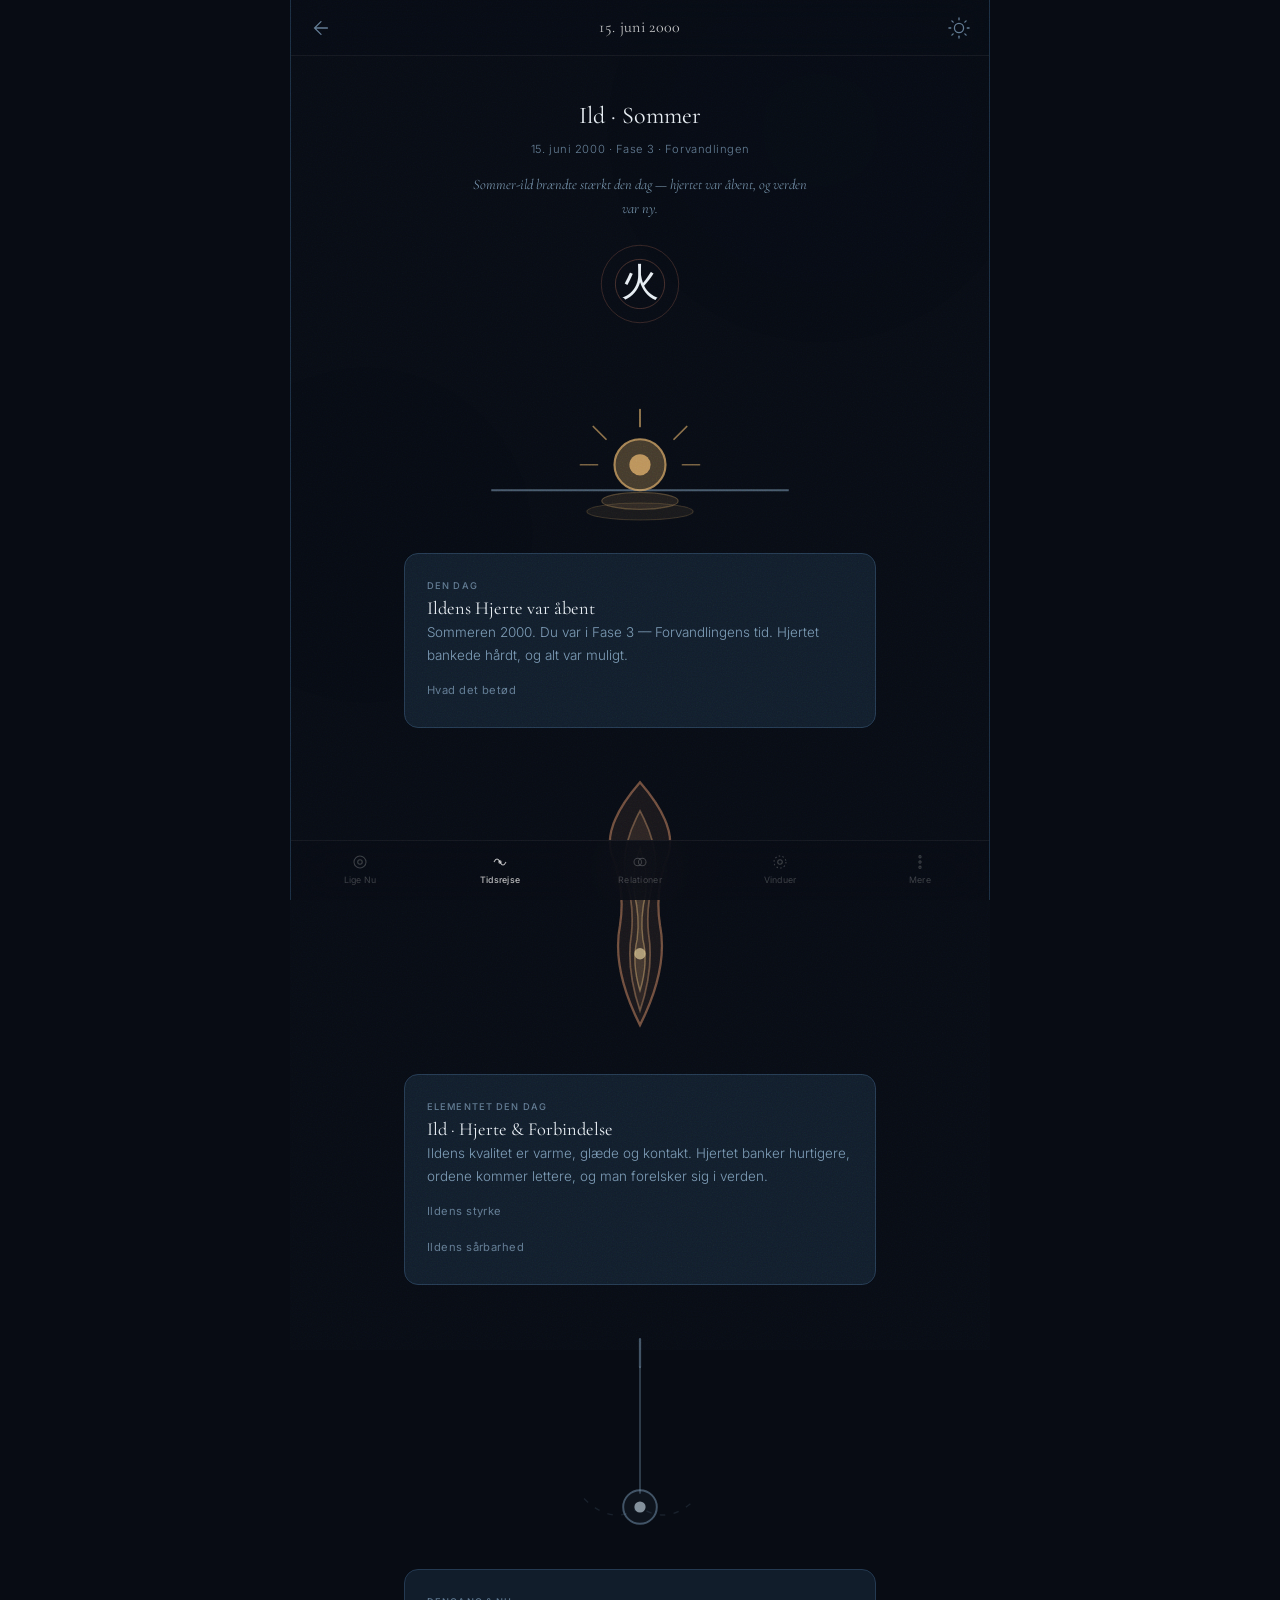
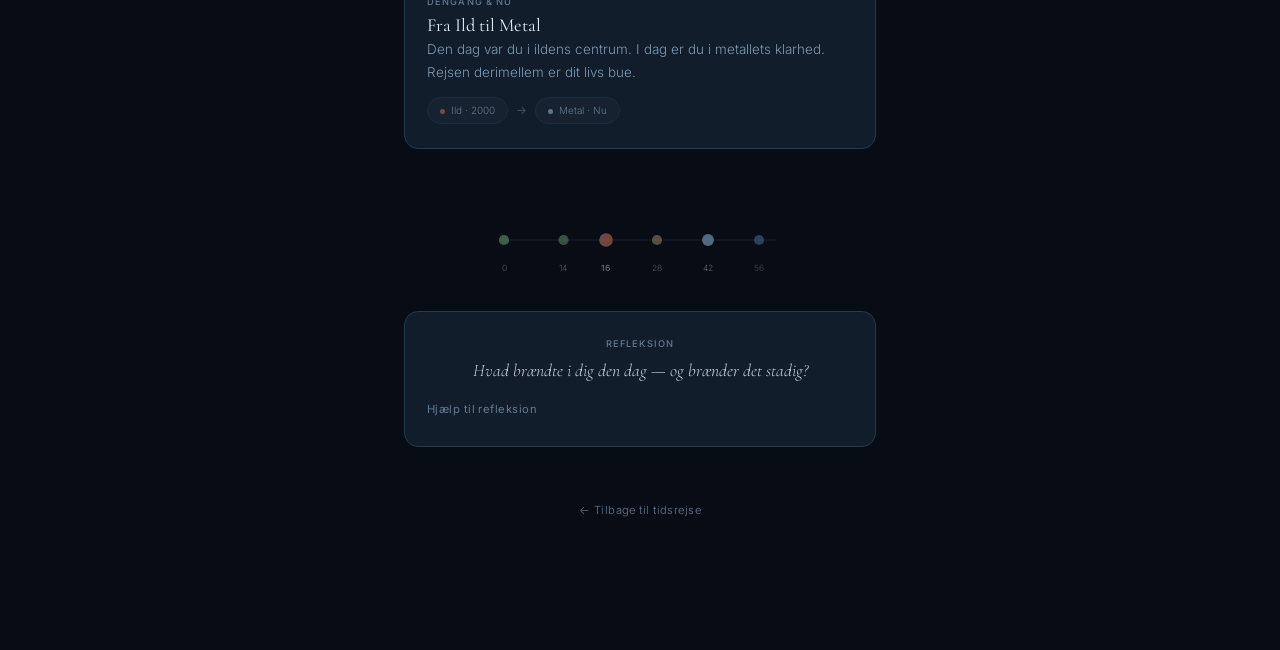
==== commit d823bd10: "Eliminate all dead links and add meaningful content across app Comprehensive audit found 8 dead inte" ====
--- a/din-tidsrejse.html
+++ b/din-tidsrejse.html
@@ -162,7 +162,10 @@
       <section class="dp-section dp-section--center reveal">
         <p class="dp-label">Refleksion</p>
         <p class="dp-reflection"><em>Hvad brændte i dig den dag — og brænder det stadig?</em></p>
-        <a href="#" class="dp-link">Skriv i din journal →</a>
+        <div class="dp-expand" data-expand="refl">
+          <button class="dp-expand__btn">Hjælp til refleksion</button>
+          <div class="dp-expand__body"><p class="dp-text">Luk øjnene og gå tilbage til den dato du valgte. Hvad kunne du mærke i kroppen? Hvilken energi drev dig — ildens mod, jordens tryghed, vandets intuition? Sammenlign med i dag: lever den energi stadig i dig, eller har den forandret sig? Det du opdager fortæller dig noget vigtigt om hvem du er blevet.</p></div>
+        </div>
       </section>
 
       <div class="dp-back reveal">
--- a/style.css
+++ b/style.css
@@ -134,15 +134,20 @@
   line-height:1.8;max-width:340px;margin:0 auto;
 }
 
-/* Deeper CTA in mirror */
+/* Deeper CTA in mirror — card style like deep-bars */
 .mirror__deeper{
   display:inline-flex;align-items:center;gap:6px;
   margin-top:24px;
+  padding:12px 24px;
   font-size:.68rem;font-weight:400;letter-spacing:.12em;text-transform:uppercase;
-  color:rgba(255,255,255,.35);
+  color:var(--text-primary);
+  background:var(--surface);
+  border:1px solid var(--border-light);
+  border-radius:30px;
+  backdrop-filter:blur(10px);-webkit-backdrop-filter:blur(10px);
   transition:all var(--transition);
 }
-.mirror__deeper:hover{color:rgba(255,255,255,.60)}
+.mirror__deeper:hover{color:var(--text-bright);background:var(--surface-hover);border-color:var(--glass-border);box-shadow:var(--shadow-up);transform:translateY(-1px)}
 .mirror__deeper svg{transition:transform var(--transition)}
 .mirror__deeper:hover svg{transform:translateY(2px)}
 
@@ -257,6 +262,16 @@
   transition:all var(--transition);cursor:pointer;
 }
 .bar:hover{background:var(--surface-hover);border-color:var(--glass-border);box-shadow:var(--shadow-up);transform:translateX(3px)}
+
+/* Expandable bar variant */
+.bar--expand{display:block;padding:0;cursor:pointer}
+.bar--expand:hover{transform:none}
+.bar__top{display:flex;align-items:center;gap:14px;padding:16px 18px}
+.bar--expand .bar__arrow{transition:transform var(--transition)}
+.bar--expand.open .bar__arrow{transform:rotate(180deg)}
+.bar__expand-body{max-height:0;overflow:hidden;opacity:0;transition:max-height .5s var(--ease),opacity .4s var(--ease),padding .4s var(--ease);padding:0 18px}
+.bar--expand.open .bar__expand-body{max-height:400px;opacity:1;padding:0 18px 18px}
+.bar__expand-body .dp-text{font-size:.82rem;color:var(--text-secondary);line-height:1.7}
 
 .bar__illo{width:44px;height:44px;flex-shrink:0;display:flex;align-items:center;justify-content:center}
 .bar__illo svg{width:100%;height:100%}
@@ -341,3 +356,30 @@
   .halo--1{width:340px;height:250px}
   .halo--2{width:220px;height:162px}
 }
+
+/* ═══════════════════════════════════
+   DESKTOP APP FRAME (≥768px)
+   Centers app in a 700px frame
+   ═══════════════════════════════════ */
+@media(min-width:768px){
+  /* Centrer topbar */
+  .topnav{max-width:700px;margin-left:auto;margin-right:auto}
+  /* Centrer bundnavigation */
+  .tabbar{max-width:700px;margin-left:auto;margin-right:auto}
+  /* Centrer hovedsektioner */
+  .mirror,.cycles-now,.portrait-deep,.reading,.explore,.footer,.divider,
+  .tj-mirror,.tj-picker,.tj-result,
+  .rel-mirror,.rel-constellation,
+  .win-mirror,.win-now,.win-upcoming,
+  .deep,.ob-step__inner{max-width:700px;margin-left:auto;margin-right:auto}
+  /* Vertikal ramme */
+  body::after{content:'';position:fixed;top:0;bottom:0;left:0;right:0;max-width:700px;margin:0 auto;border-left:1.5px solid var(--border);border-right:1.5px solid var(--border);pointer-events:none;z-index:150}
+  /* Hamburger-menu inden for rammen — fade i stedet for slide */
+  .menu-panel{left:calc(50vw - 350px);transform:none;opacity:0;visibility:hidden;transition:opacity .3s var(--ease),visibility .3s}
+  .menu-panel.open{transform:none;opacity:1;visibility:visible}
+  .menu-overlay{inset:0;left:calc(50vw - 350px);right:calc(50vw - 350px)}
+  /* Ambient orbs inden for rammen */
+  .ambient{max-width:700px;margin-left:auto;margin-right:auto}
+  /* Grain inden for rammen */
+  .grain{max-width:700px;left:50%;transform:translateX(-50%);right:auto}
+}
--- a/light.css
+++ b/light.css
@@ -494,3 +494,13 @@
 .topnav.scrolled .theme-toggle {
   color: var(--text-dim);
 }
+
+/* ═══════════════════════════════════
+   DESKTOP FRAME — light border
+   ═══════════════════════════════════ */
+@media(min-width:768px){
+  html.light body::after {
+    border-left-color: var(--border);
+    border-right-color: var(--border);
+  }
+}
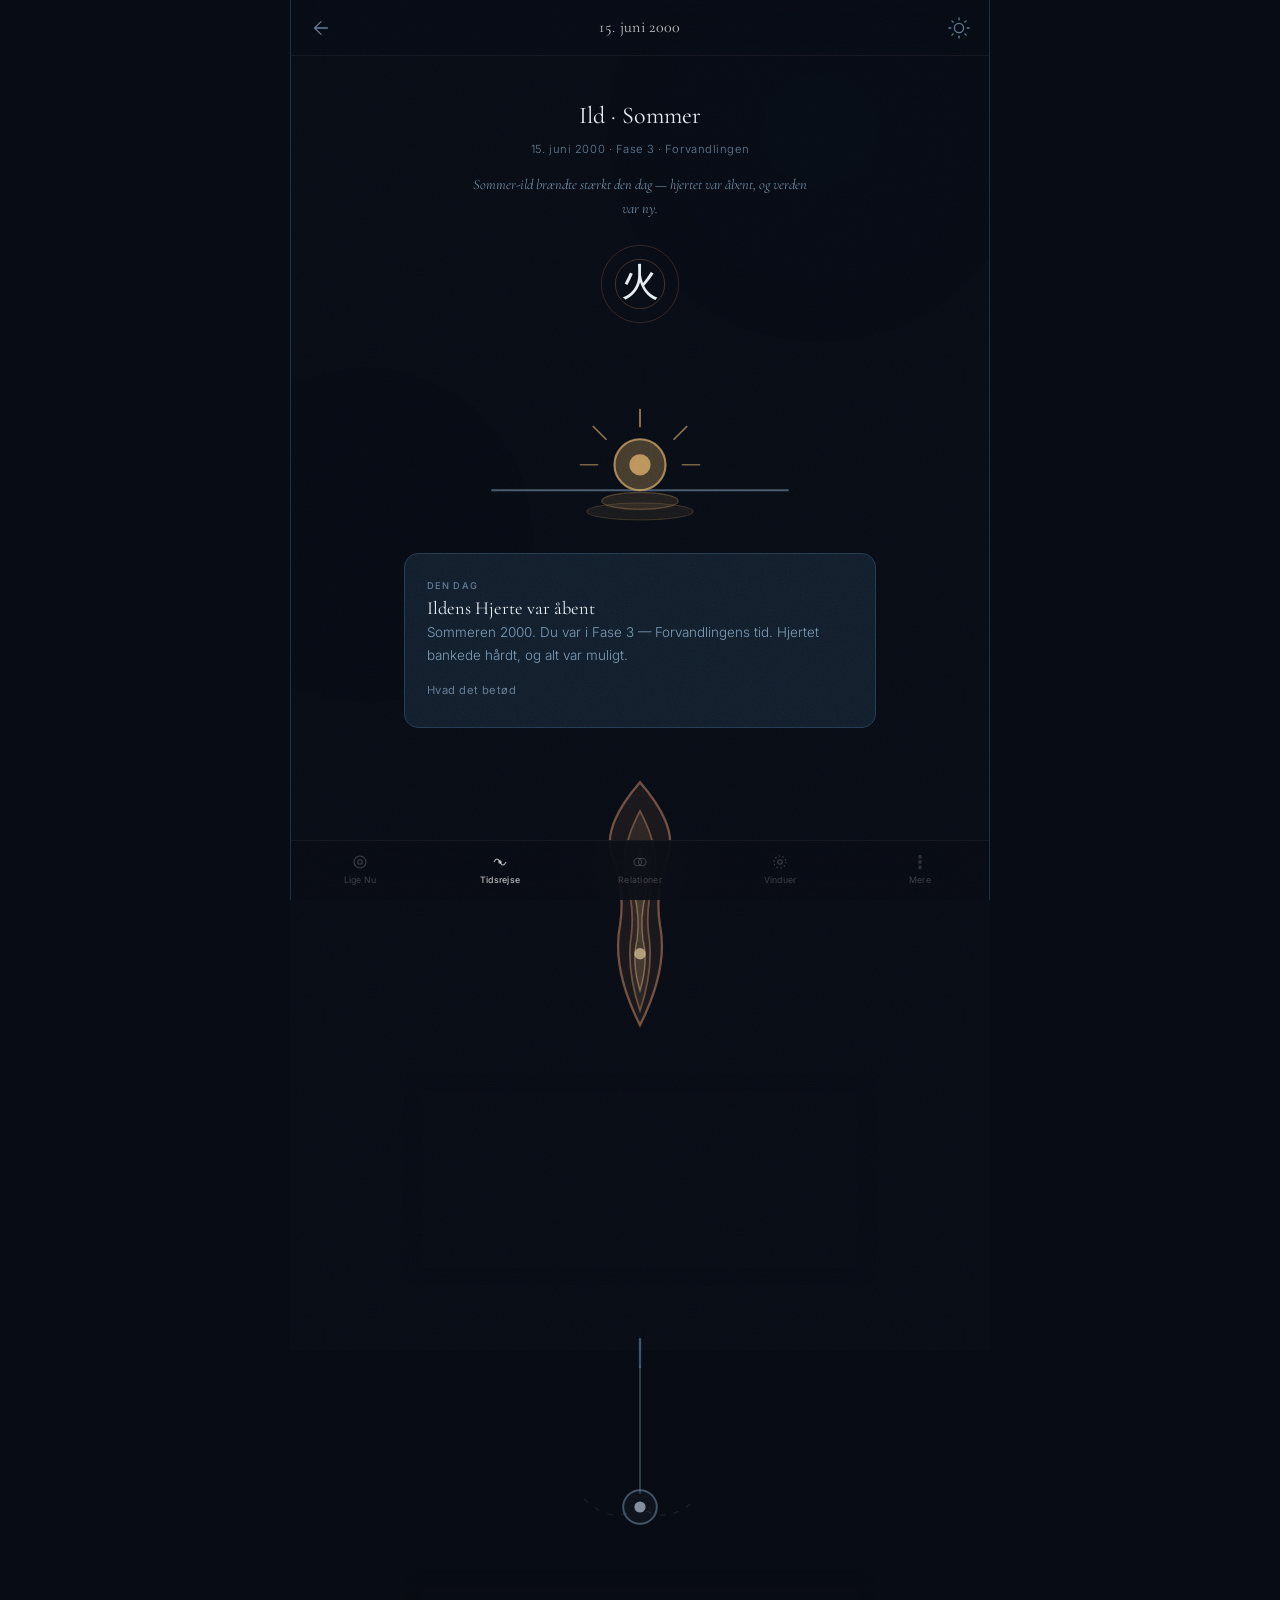
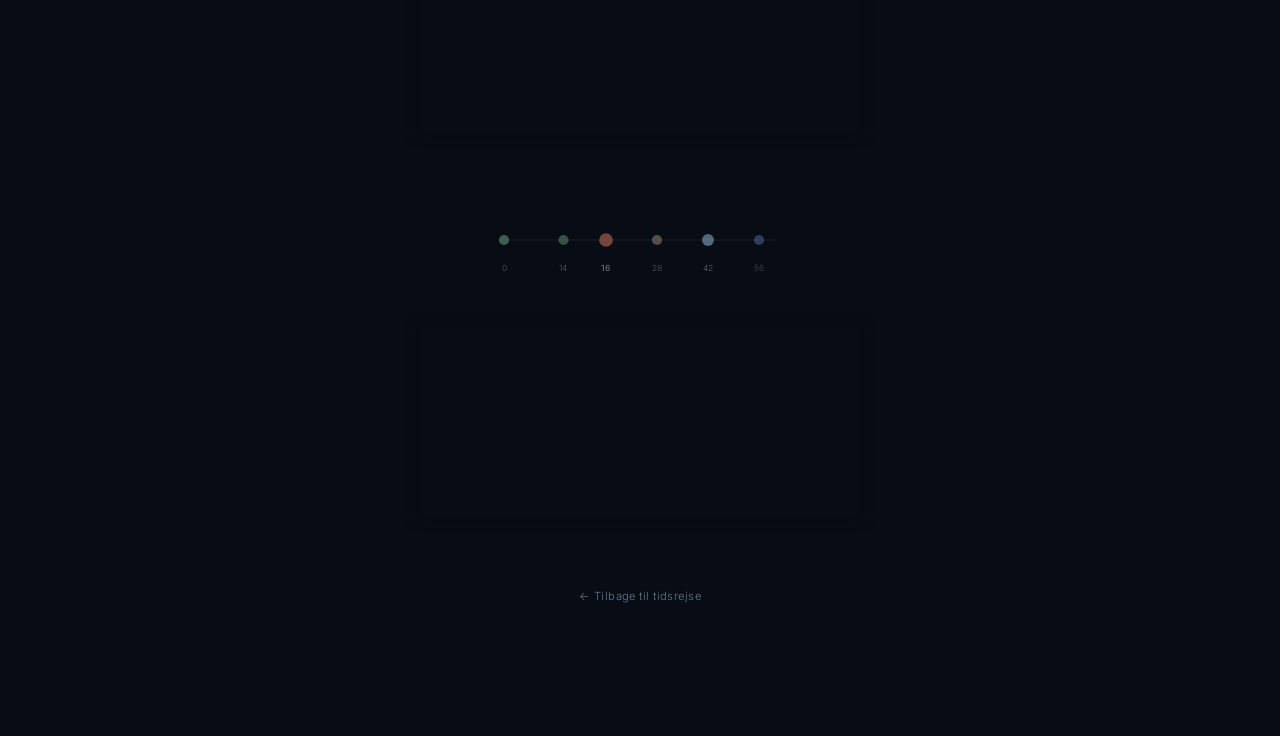
==== commit 75678769: "Add journal writing feature across all deep pages and Mere overview Journal system with localStorage" ====
--- a/din-tidsrejse.html
+++ b/din-tidsrejse.html
@@ -166,6 +166,13 @@
           <button class="dp-expand__btn">Hjælp til refleksion</button>
           <div class="dp-expand__body"><p class="dp-text">Luk øjnene og gå tilbage til den dato du valgte. Hvad kunne du mærke i kroppen? Hvilken energi drev dig — ildens mod, jordens tryghed, vandets intuition? Sammenlign med i dag: lever den energi stadig i dig, eller har den forandret sig? Det du opdager fortæller dig noget vigtigt om hvem du er blevet.</p></div>
         </div>
+        <div class="journal" data-theme="Tidsrejse · Erindring">
+          <textarea class="journal__area" placeholder="Skriv dine tanker her..." rows="1"></textarea>
+          <div class="journal__actions">
+            <span class="journal__saved">Gemt ✓</span>
+            <button class="journal__save" disabled>Gem i journal</button>
+          </div>
+        </div>
       </section>
 
       <div class="dp-back reveal">
@@ -184,6 +191,7 @@
   </nav>
 
   <script src="menu.js"></script>
+  <script src="journal.js"></script>
   <script>
   document.querySelectorAll('.reveal').forEach((el, i) => {
     setTimeout(() => el.classList.add('visible'), 80 + i * 70);
--- a/deep.css
+++ b/deep.css
@@ -525,3 +525,144 @@
   border-color: rgba(160,96,80,.50);
   color: var(--sym);
 }
+
+/* ═══════════════════════════════════
+   JOURNAL — inline writing component
+   ═══════════════════════════════════ */
+.journal {
+  margin-top: 14px;
+  position: relative;
+}
+.journal__area {
+  width: 100%;
+  min-height: 48px;
+  padding: 14px 16px;
+  font-family: 'Cormorant Garamond', Georgia, serif;
+  font-size: .95rem;
+  font-weight: 300;
+  font-style: italic;
+  color: var(--text-primary);
+  background: var(--surface);
+  border: 1px solid var(--border-light);
+  border-radius: 12px;
+  outline: none;
+  resize: none;
+  line-height: 1.7;
+  transition: all .3s var(--ease);
+  overflow: hidden;
+}
+.journal__area::placeholder {
+  color: var(--text-muted);
+  font-style: italic;
+}
+.journal__area:focus {
+  min-height: 120px;
+  border-color: var(--accent-light);
+  box-shadow: 0 0 24px rgba(122,154,181,.10);
+  background: var(--bg-light);
+}
+.journal__actions {
+  display: flex;
+  justify-content: flex-end;
+  gap: 8px;
+  margin-top: 8px;
+  max-height: 0;
+  opacity: 0;
+  overflow: hidden;
+  transition: all .3s var(--ease);
+}
+.journal.active .journal__actions {
+  max-height: 50px;
+  opacity: 1;
+}
+.journal__save {
+  padding: 7px 20px;
+  font-family: 'Inter', sans-serif;
+  font-size: .65rem;
+  font-weight: 400;
+  letter-spacing: .08em;
+  text-transform: uppercase;
+  color: var(--text-bright);
+  background: var(--accent);
+  border: none;
+  border-radius: 20px;
+  cursor: pointer;
+  transition: all var(--transition);
+}
+.journal__save:hover {
+  background: var(--accent-light);
+}
+.journal__save:disabled {
+  opacity: .3;
+  cursor: not-allowed;
+}
+.journal__saved {
+  font-size: .65rem;
+  color: rgba(90,138,106,.70);
+  letter-spacing: .04em;
+  align-self: center;
+  opacity: 0;
+  transition: opacity .4s var(--ease);
+}
+.journal__saved.visible {
+  opacity: 1;
+}
+
+/* Journal entries on Mere page */
+.journal-entries {
+  display: flex;
+  flex-direction: column;
+  gap: 12px;
+  margin-top: 14px;
+}
+.journal-entry {
+  padding: 14px 16px;
+  background: var(--surface);
+  border: 1px solid var(--border-light);
+  border-radius: 12px;
+}
+.journal-entry__header {
+  display: flex;
+  justify-content: space-between;
+  align-items: center;
+  margin-bottom: 6px;
+}
+.journal-entry__theme {
+  font-size: .58rem;
+  font-weight: 500;
+  letter-spacing: .10em;
+  text-transform: uppercase;
+  color: var(--text-dim);
+}
+.journal-entry__date {
+  font-size: .60rem;
+  color: var(--text-muted);
+}
+.journal-entry__text {
+  font-family: 'Cormorant Garamond', Georgia, serif;
+  font-size: .92rem;
+  font-weight: 300;
+  font-style: italic;
+  color: var(--text-secondary);
+  line-height: 1.7;
+}
+.journal-entry__delete {
+  background: none;
+  border: none;
+  cursor: pointer;
+  font-size: .60rem;
+  color: var(--text-muted);
+  padding: 2px 6px;
+  transition: color var(--transition);
+}
+.journal-entry__delete:hover {
+  color: var(--sym);
+}
+.journal-empty {
+  font-family: 'Cormorant Garamond', Georgia, serif;
+  font-size: .90rem;
+  font-style: italic;
+  color: var(--text-dim);
+  text-align: center;
+  padding: 20px 0;
+}
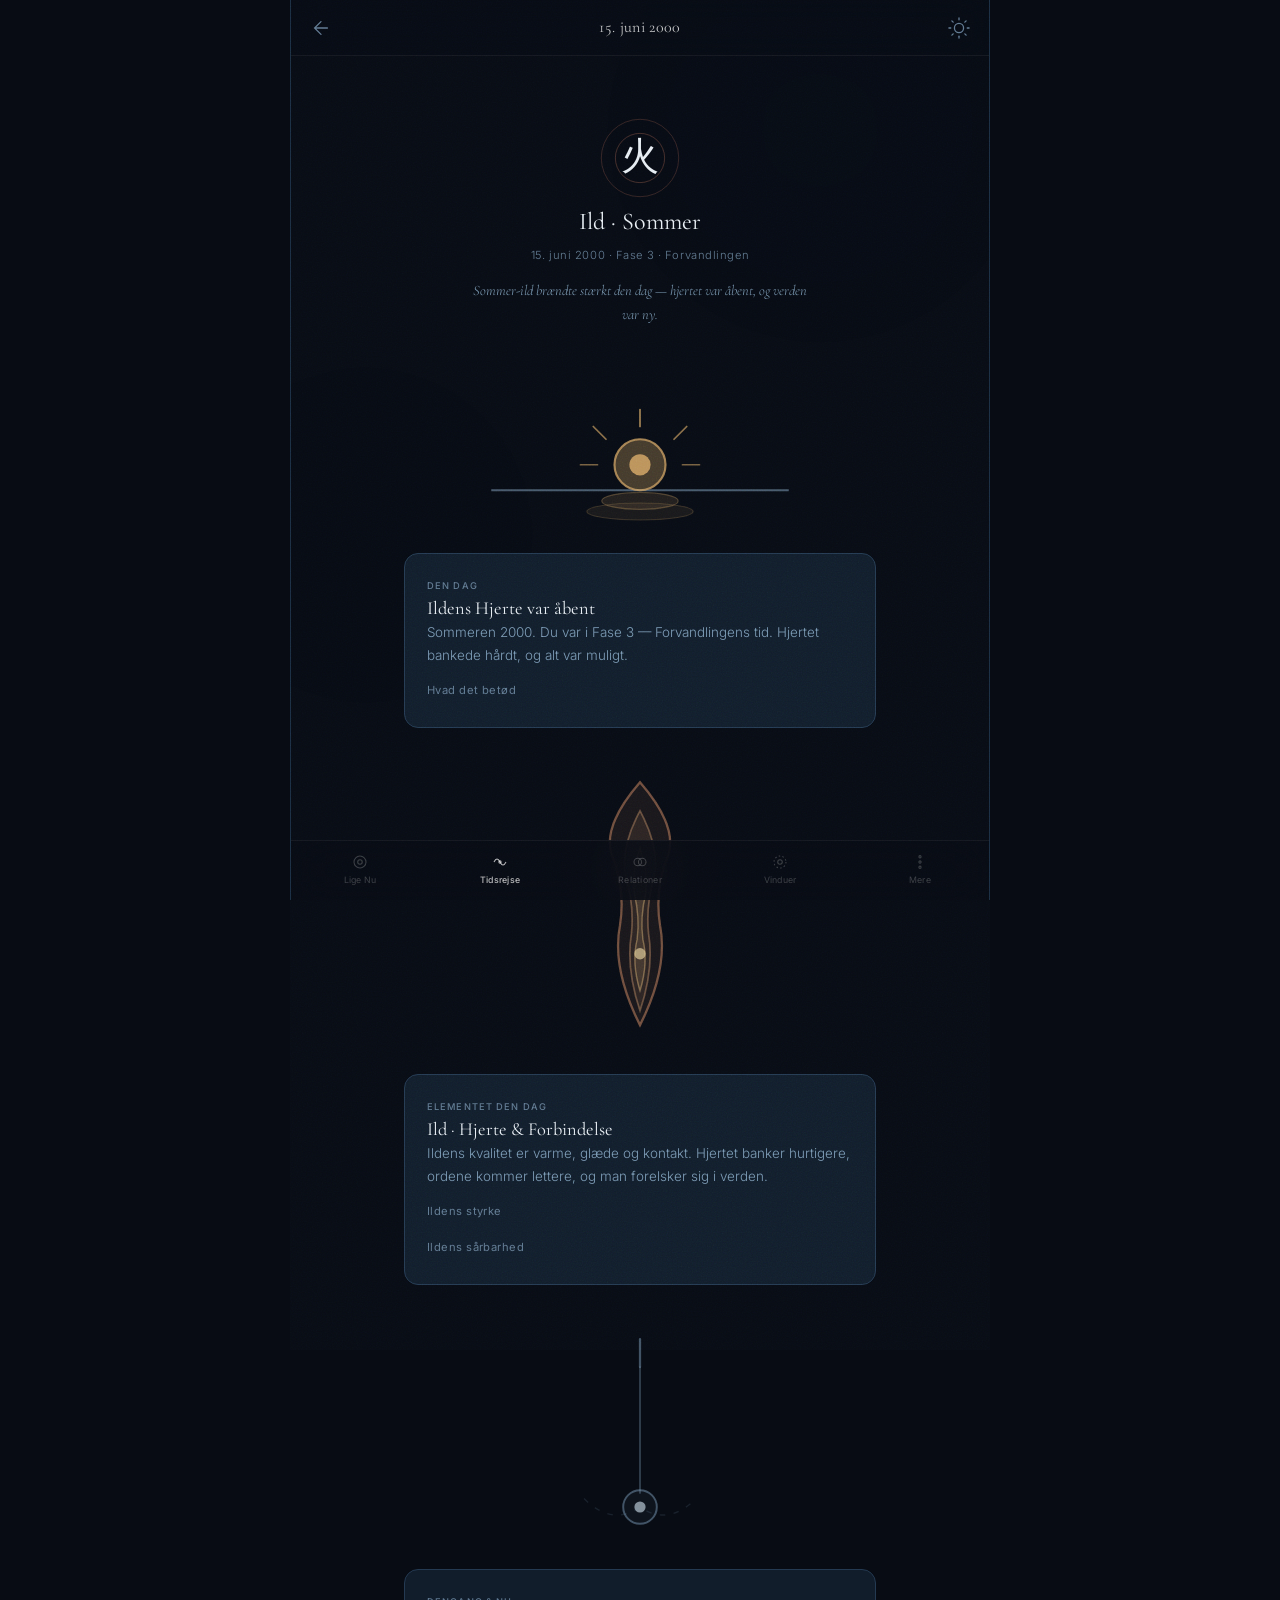
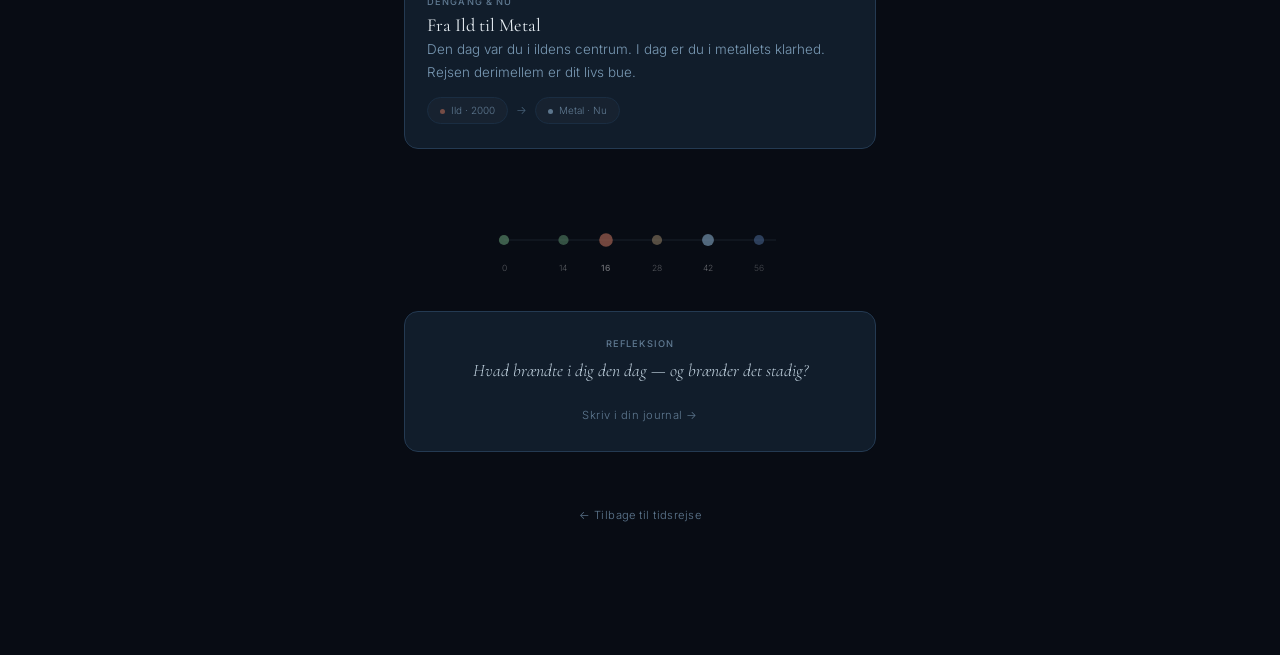
==== commit 6053a997: "Add full Danish/English i18n system with language switcher Complete internationalization across all " ====
--- a/din-tidsrejse.html
+++ b/din-tidsrejse.html
@@ -26,10 +26,10 @@
   </div>
 
   <nav class="topnav topnav--inner scrolled">
-    <a href="tidsrejse.html" class="topnav__btn" aria-label="Tilbage">
+    <a href="tidsrejse.html" class="topnav__btn" aria-label="Tilbage" data-i18n-aria="aria_back">
       <svg viewBox="0 0 24 24" fill="none" stroke="currentColor" stroke-width="1.4" stroke-linecap="round"><path d="M19 12H5M12 19l-7-7 7-7"/></svg>
     </a>
-    <span class="topnav__brand">15. juni 2000</span>
+    <span class="topnav__brand" data-i18n="dtj_brand">15. juni 2000</span>
     <button class="theme-toggle" aria-label="Skift tema"></button>
   </nav>
 
@@ -38,9 +38,6 @@
 
       <!-- ══ Hero ══ -->
       <header class="dp-hero reveal">
-        <h1 class="dp-hero__title">Ild · Sommer</h1>
-        <p class="dp-hero__meta">15. juni 2000 · Fase 3 · Forvandlingen</p>
-        <p class="dp-hero__climate"><em>Sommer-ild brændte stærkt den dag — hjertet var åbent, og verden var ny.</em></p>
         <div class="dp-hero__symbol dp-hero__symbol--below">
           <svg viewBox="0 0 100 100" fill="none" class="dp-hero__halo">
             <circle cx="50" cy="50" r="44" stroke="rgba(160,96,80,0.40)" stroke-width="0.8"/>
@@ -48,6 +45,9 @@
           </svg>
           <span class="dp-hero__char">火</span>
         </div>
+        <h1 class="dp-hero__title" data-i18n="dtj_hero_title">Ild · Sommer</h1>
+        <p class="dp-hero__meta" data-i18n="dtj_hero_meta">15. juni 2000 · Fase 3 · Forvandlingen</p>
+        <p class="dp-hero__climate"><em data-i18n="dtj_hero_climate">Sommer-ild brændte stærkt den dag — hjertet var åbent, og verden var ny.</em></p>
       </header>
 
       <!-- Sun rising from water — dawn of that day -->
@@ -71,13 +71,13 @@
 
       <!-- ══ Den dag — hvad var i spil ══ -->
       <section class="dp-section reveal">
-        <p class="dp-label">Den dag</p>
-        <h2 class="dp-heading">Ildens Hjerte var åbent</h2>
-        <p class="dp-text">Sommeren 2000. Du var i Fase 3 — Forvandlingens tid. Hjertet bankede hårdt, og alt var muligt.</p>
+        <p class="dp-label" data-i18n="dtj_day_label">Den dag</p>
+        <h2 class="dp-heading" data-i18n="dtj_day_heading">Ildens Hjerte var åbent</h2>
+        <p class="dp-text" data-i18n="dtj_day_text">Sommeren 2000. Du var i Fase 3 — Forvandlingens tid. Hjertet bankede hårdt, og alt var muligt.</p>
         <div class="dp-expand" data-expand="dendag">
-          <button class="dp-expand__btn">Hvad det betød</button>
+          <button class="dp-expand__btn" data-i18n="dtj_day_expand">Hvad det betød</button>
           <div class="dp-expand__body">
-            <p class="dp-text">Ild-elementet i sommer-årstiden skaber dobbelt ild — en sjælden intensitet. Hjertet og tyndtarmen var de dominerende organer. Alt du følte den dag var forstærket, fordi årstiden og dit element var i fuld resonans.</p>
+            <p class="dp-text" data-i18n="dtj_day_expand_text">Ild-elementet i sommer-årstiden skaber dobbelt ild — en sjælden intensitet. Hjertet og tyndtarmen var de dominerende organer. Alt du følte den dag var forstærket, fordi årstiden og dit element var i fuld resonans.</p>
           </div>
         </div>
       </section>
@@ -97,19 +97,19 @@
 
       <!-- ══ Element-profil ══ -->
       <section class="dp-section reveal">
-        <p class="dp-label">Elementet den dag</p>
-        <h2 class="dp-heading">Ild · Hjerte & Forbindelse</h2>
-        <p class="dp-text">Ildens kvalitet er varme, glæde og kontakt. Hjertet banker hurtigere, ordene kommer lettere, og man forelsker sig i verden.</p>
+        <p class="dp-label" data-i18n="dtj_element_label">Elementet den dag</p>
+        <h2 class="dp-heading" data-i18n="dtj_element_heading">Ild · Hjerte & Forbindelse</h2>
+        <p class="dp-text" data-i18n="dtj_element_text">Ildens kvalitet er varme, glæde og kontakt. Hjertet banker hurtigere, ordene kommer lettere, og man forelsker sig i verden.</p>
         <div class="dp-expand" data-expand="ild1">
-          <button class="dp-expand__btn">Ildens styrke</button>
+          <button class="dp-expand__btn" data-i18n="dtj_element_strength">Ildens styrke</button>
           <div class="dp-expand__body">
-            <p class="dp-text">Ild-mennesket er magnetisk. Humor, spontanitet, evnen til at lyse et rum op. Sommeren forstærkede det hele — du var på toppen af din naturlige kraft.</p>
+            <p class="dp-text" data-i18n="dtj_element_strength_text">Ild-mennesket er magnetisk. Humor, spontanitet, evnen til at lyse et rum op. Sommeren forstærkede det hele — du var på toppen af din naturlige kraft.</p>
           </div>
         </div>
         <div class="dp-expand" data-expand="ild2">
-          <button class="dp-expand__btn">Ildens sårbarhed</button>
+          <button class="dp-expand__btn" data-i18n="dtj_element_vuln">Ildens sårbarhed</button>
           <div class="dp-expand__body">
-            <p class="dp-text">For meget ild brænder. Uro, søvnbesvær, hjerteanker, oversvømmende følelser. Grænsen mellem passion og panik er tynd i dobbelt ild.</p>
+            <p class="dp-text" data-i18n="dtj_element_vuln_text">For meget ild brænder. Uro, søvnbesvær, hjerteanker, oversvømmende følelser. Grænsen mellem passion og panik er tynd i dobbelt ild.</p>
           </div>
         </div>
       </section>
@@ -128,13 +128,13 @@
 
       <!-- ══ Dengang vs. nu ══ -->
       <section class="dp-section reveal">
-        <p class="dp-label">Dengang & Nu</p>
-        <h2 class="dp-heading">Fra Ild til Metal</h2>
-        <p class="dp-text">Den dag var du i ildens centrum. I dag er du i metallets klarhed. Rejsen derimellem er dit livs bue.</p>
+        <p class="dp-label" data-i18n="dtj_then_label">Dengang & Nu</p>
+        <h2 class="dp-heading" data-i18n="dtj_then_heading">Fra Ild til Metal</h2>
+        <p class="dp-text" data-i18n="dtj_then_text">Den dag var du i ildens centrum. I dag er du i metallets klarhed. Rejsen derimellem er dit livs bue.</p>
         <div class="dp-tags">
-          <span class="dp-tag" style="--dot:rgba(160,96,80,0.7)">Ild · 2000</span>
+          <span class="dp-tag" style="--dot:rgba(160,96,80,0.7)" data-i18n="dtj_tag_then">Ild · 2000</span>
           <span class="dp-tag-arrow">→</span>
-          <span class="dp-tag" style="--dot:rgba(122,154,181,0.7)">Metal · Nu</span>
+          <span class="dp-tag" style="--dot:rgba(122,154,181,0.7)" data-i18n="dtj_tag_now">Metal · Nu</span>
         </div>
       </section>
 
@@ -160,38 +160,29 @@
 
       <!-- ══ Refleksion ══ -->
       <section class="dp-section dp-section--center reveal">
-        <p class="dp-label">Refleksion</p>
-        <p class="dp-reflection"><em>Hvad brændte i dig den dag — og brænder det stadig?</em></p>
-        <div class="dp-expand" data-expand="refl">
-          <button class="dp-expand__btn">Hjælp til refleksion</button>
-          <div class="dp-expand__body"><p class="dp-text">Luk øjnene og gå tilbage til den dato du valgte. Hvad kunne du mærke i kroppen? Hvilken energi drev dig — ildens mod, jordens tryghed, vandets intuition? Sammenlign med i dag: lever den energi stadig i dig, eller har den forandret sig? Det du opdager fortæller dig noget vigtigt om hvem du er blevet.</p></div>
-        </div>
-        <div class="journal" data-theme="Tidsrejse · Erindring">
-          <textarea class="journal__area" placeholder="Skriv dine tanker her..." rows="1"></textarea>
-          <div class="journal__actions">
-            <span class="journal__saved">Gemt ✓</span>
-            <button class="journal__save" disabled>Gem i journal</button>
-          </div>
-        </div>
+        <p class="dp-label" data-i18n="dtj_reflection_label">Refleksion</p>
+        <p class="dp-reflection"><em data-i18n="dtj_reflection">Hvad brændte i dig den dag — og brænder det stadig?</em></p>
+        <a href="#" class="dp-link" data-i18n="dtj_journal">Skriv i din journal →</a>
       </section>
 
       <div class="dp-back reveal">
-        <a href="tidsrejse.html">← Tilbage til tidsrejse</a>
+        <a href="tidsrejse.html" data-i18n="dtj_back">← Tilbage til tidsrejse</a>
       </div>
 
     </div>
   </main>
 
   <nav class="tabbar">
-    <a href="index.html" class="tab"><svg viewBox="0 0 24 24" fill="none" stroke="currentColor" stroke-width="1.4"><circle cx="12" cy="12" r="8"/><circle cx="12" cy="12" r="3"/></svg><span>Lige Nu</span></a>
-    <a href="tidsrejse.html" class="tab active"><svg viewBox="0 0 24 24" fill="none" stroke="currentColor" stroke-width="1.4"><path d="M4,12 Q8,4 12,12 Q16,20 20,12"/><circle cx="12" cy="12" r="1.5"/></svg><span>Tidsrejse</span></a>
-    <a href="relationer.html" class="tab"><svg viewBox="0 0 24 24" fill="none" stroke="currentColor" stroke-width="1.4"><circle cx="9" cy="12" r="5"/><circle cx="15" cy="12" r="5"/></svg><span>Relationer</span></a>
-    <a href="vinduer.html" class="tab"><svg viewBox="0 0 24 24" fill="none" stroke="currentColor" stroke-width="1.4"><circle cx="12" cy="12" r="8" stroke-dasharray="2 3"/><circle cx="12" cy="12" r="3"/></svg><span>Vinduer</span></a>
-    <a href="mere.html" class="tab"><svg viewBox="0 0 24 24" fill="none" stroke="currentColor" stroke-width="1.4"><circle cx="12" cy="5" r="1.5"/><circle cx="12" cy="12" r="1.5"/><circle cx="12" cy="19" r="1.5"/></svg><span>Mere</span></a>
+    <a href="index.html" class="tab"><svg viewBox="0 0 24 24" fill="none" stroke="currentColor" stroke-width="1.4"><circle cx="12" cy="12" r="8"/><circle cx="12" cy="12" r="3"/></svg><span data-i18n="tab_now">Lige Nu</span></a>
+    <a href="tidsrejse.html" class="tab active"><svg viewBox="0 0 24 24" fill="none" stroke="currentColor" stroke-width="1.4"><path d="M4,12 Q8,4 12,12 Q16,20 20,12"/><circle cx="12" cy="12" r="1.5"/></svg><span data-i18n="tab_time">Tidsrejse</span></a>
+    <a href="relationer.html" class="tab"><svg viewBox="0 0 24 24" fill="none" stroke="currentColor" stroke-width="1.4"><circle cx="9" cy="12" r="5"/><circle cx="15" cy="12" r="5"/></svg><span data-i18n="tab_rel">Relationer</span></a>
+    <a href="vinduer.html" class="tab"><svg viewBox="0 0 24 24" fill="none" stroke="currentColor" stroke-width="1.4"><circle cx="12" cy="12" r="8" stroke-dasharray="2 3"/><circle cx="12" cy="12" r="3"/></svg><span data-i18n="tab_win">Vinduer</span></a>
+    <a href="mere.html" class="tab"><svg viewBox="0 0 24 24" fill="none" stroke="currentColor" stroke-width="1.4"><circle cx="12" cy="5" r="1.5"/><circle cx="12" cy="12" r="1.5"/><circle cx="12" cy="19" r="1.5"/></svg><span data-i18n="tab_more">Mere</span></a>
   </nav>
 
   <script src="menu.js"></script>
-  <script src="journal.js"></script>
+  <script src="translations.js"></script>
+  <script src="i18n.js"></script>
   <script>
   document.querySelectorAll('.reveal').forEach((el, i) => {
     setTimeout(() => el.classList.add('visible'), 80 + i * 70);
@@ -202,7 +193,9 @@
       wrap.classList.toggle('open');
       if (wrap.classList.contains('open')) {
         btn.dataset.origText = btn.textContent;
-        btn.textContent = 'Skjul';
+        var lang = (window.i18n && window.i18n.getLang) ? window.i18n.getLang() : 'da';
+        var dict = window.TRANSLATIONS && window.TRANSLATIONS[lang];
+        btn.textContent = (dict && dict.btn_hide) || 'Skjul';
       } else {
         btn.textContent = btn.dataset.origText || btn.textContent;
       }
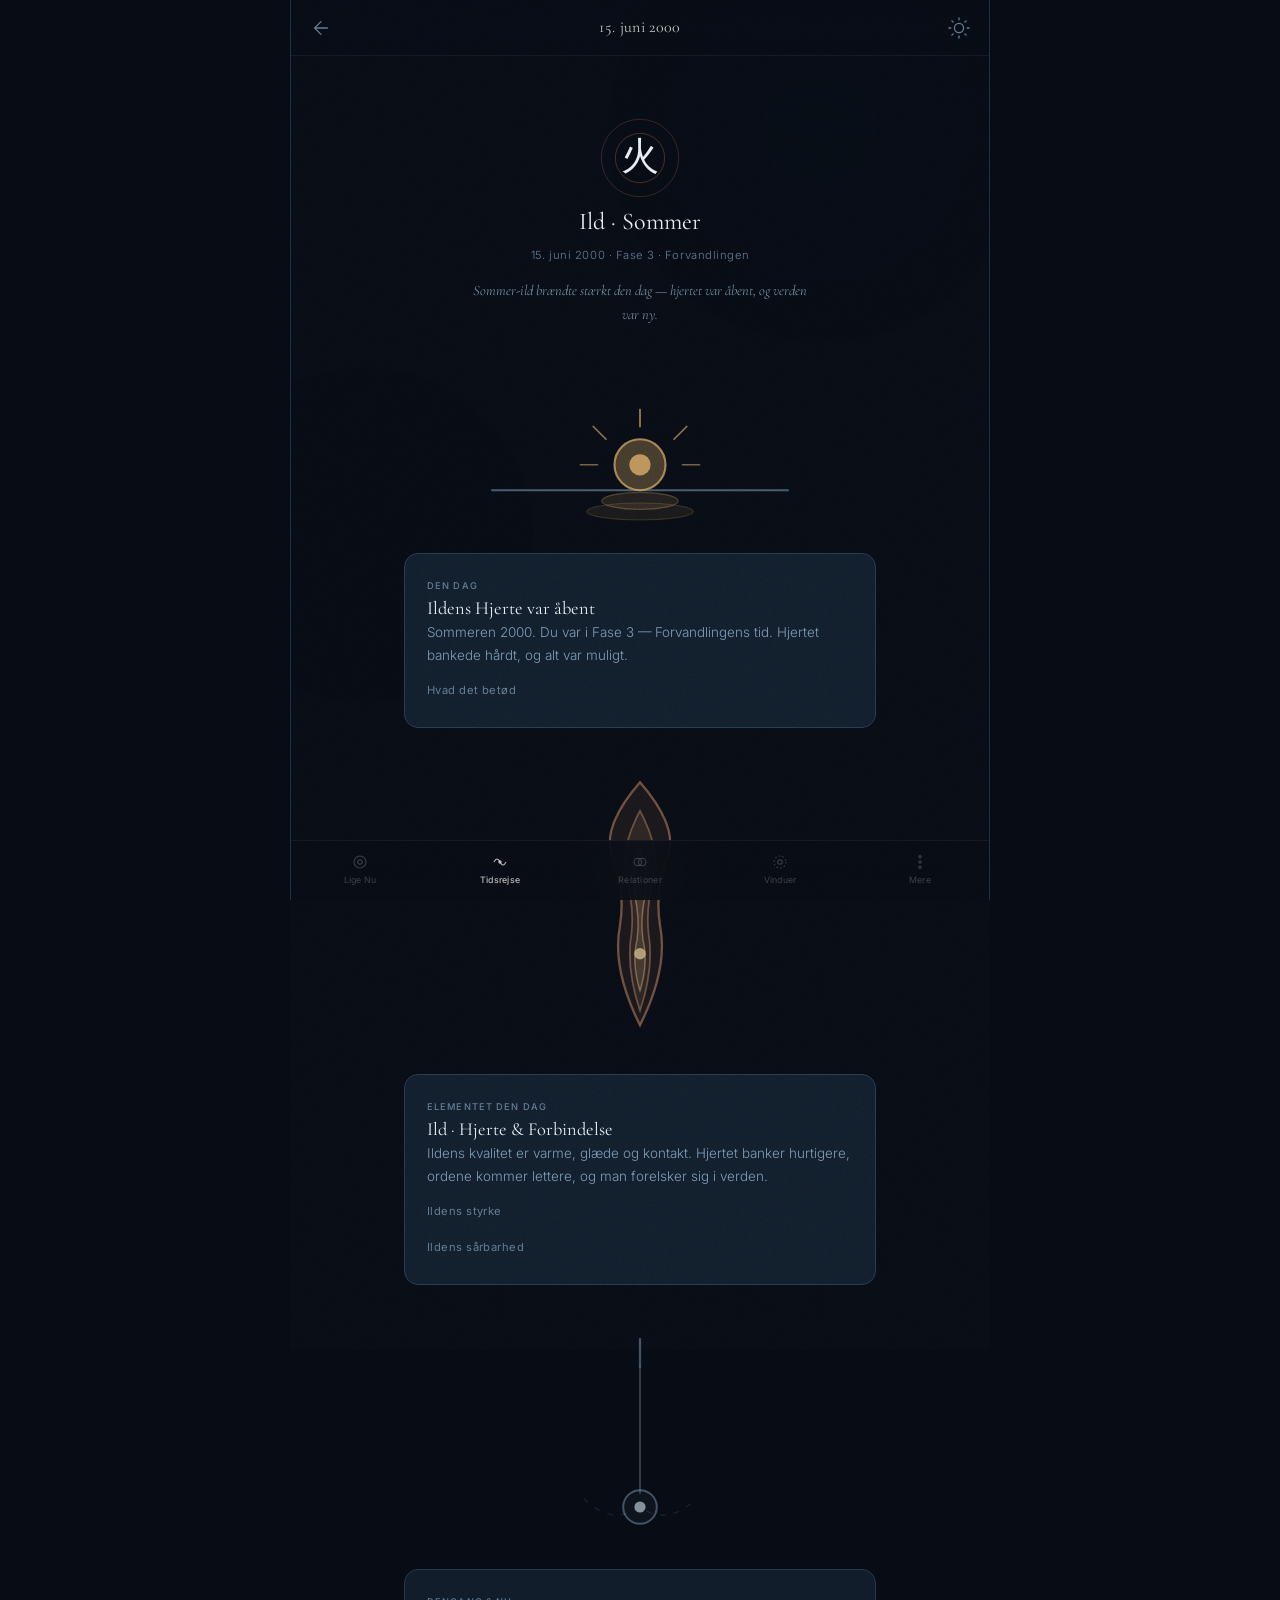
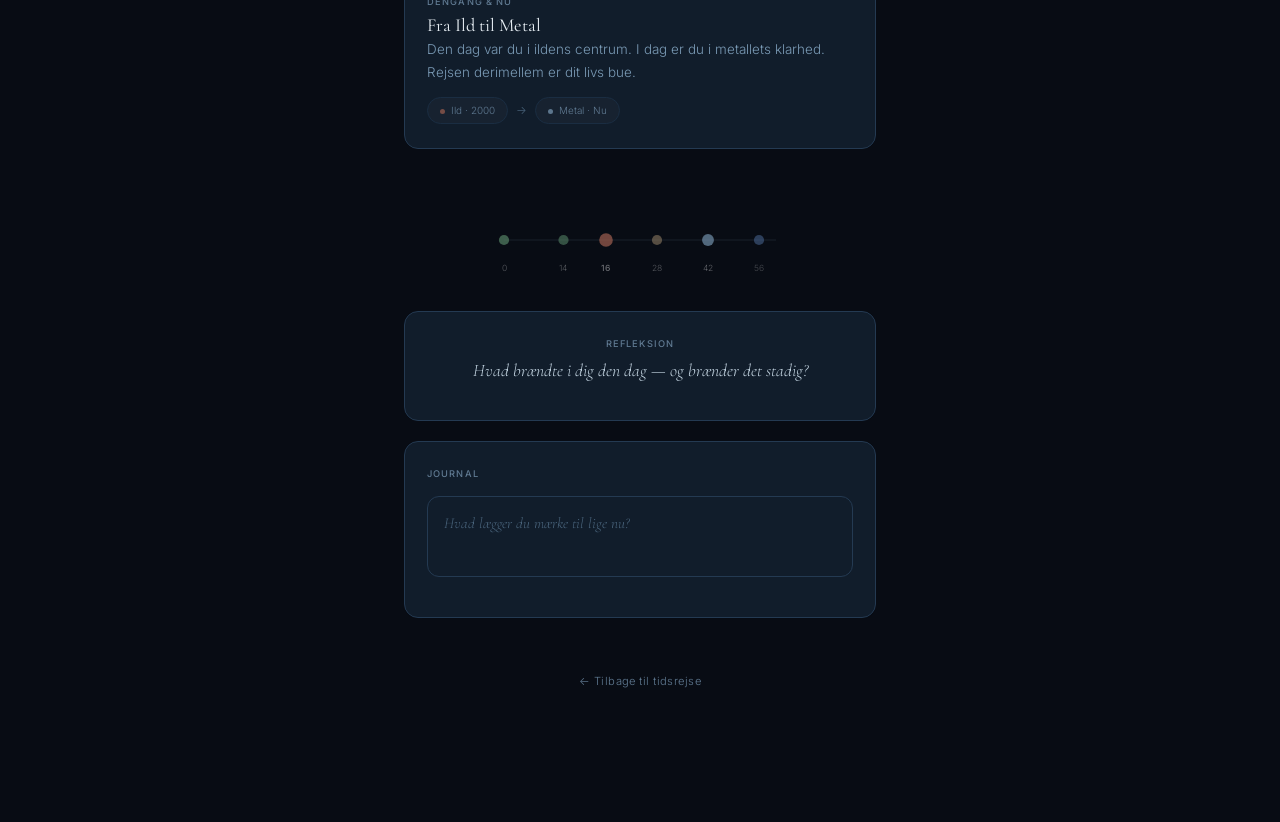
==== commit 42fc4187: "Add complete journal system across all pages - journal.js: rewritten with i18n, share (native + clip" ====
--- a/din-tidsrejse.html
+++ b/din-tidsrejse.html
@@ -162,7 +162,17 @@
       <section class="dp-section dp-section--center reveal">
         <p class="dp-label" data-i18n="dtj_reflection_label">Refleksion</p>
         <p class="dp-reflection"><em data-i18n="dtj_reflection">Hvad brændte i dig den dag — og brænder det stadig?</em></p>
-        <a href="#" class="dp-link" data-i18n="dtj_journal">Skriv i din journal →</a>
+      </section>
+
+      <section class="dp-section reveal">
+        <p class="dp-label" data-i18n="journal_label">Journal</p>
+        <div class="journal" data-journal-theme="time">
+          <textarea class="journal__area" placeholder="Hvad lægger du mærke til lige nu?"></textarea>
+          <div class="journal__actions">
+            <span class="journal__saved">Gemt</span>
+            <button class="journal__save" disabled>Gem</button>
+          </div>
+        </div>
       </section>
 
       <div class="dp-back reveal">
@@ -183,6 +193,7 @@
   <script src="menu.js"></script>
   <script src="translations.js"></script>
   <script src="i18n.js"></script>
+  <script src="journal.js"></script>
   <script>
   document.querySelectorAll('.reveal').forEach((el, i) => {
     setTimeout(() => el.classList.add('visible'), 80 + i * 70);
--- a/deep.css
+++ b/deep.css
@@ -646,7 +646,12 @@
   color: var(--text-secondary);
   line-height: 1.7;
 }
-.journal-entry__delete {
+.journal-entry__actions {
+  display: flex;
+  gap: 4px;
+}
+.journal-entry__delete,
+.journal-entry__share {
   background: none;
   border: none;
   cursor: pointer;
@@ -658,6 +663,17 @@
 .journal-entry__delete:hover {
   color: var(--sym);
 }
+.journal-entry__share:hover {
+  color: var(--accent-light);
+}
+.journal-group__count {
+  font-weight: 400;
+  opacity: .6;
+  font-size: .85em;
+}
+.journal-group + .journal-group {
+  margin-top: 8px;
+}
 .journal-empty {
   font-family: 'Cormorant Garamond', Georgia, serif;
   font-size: .90rem;
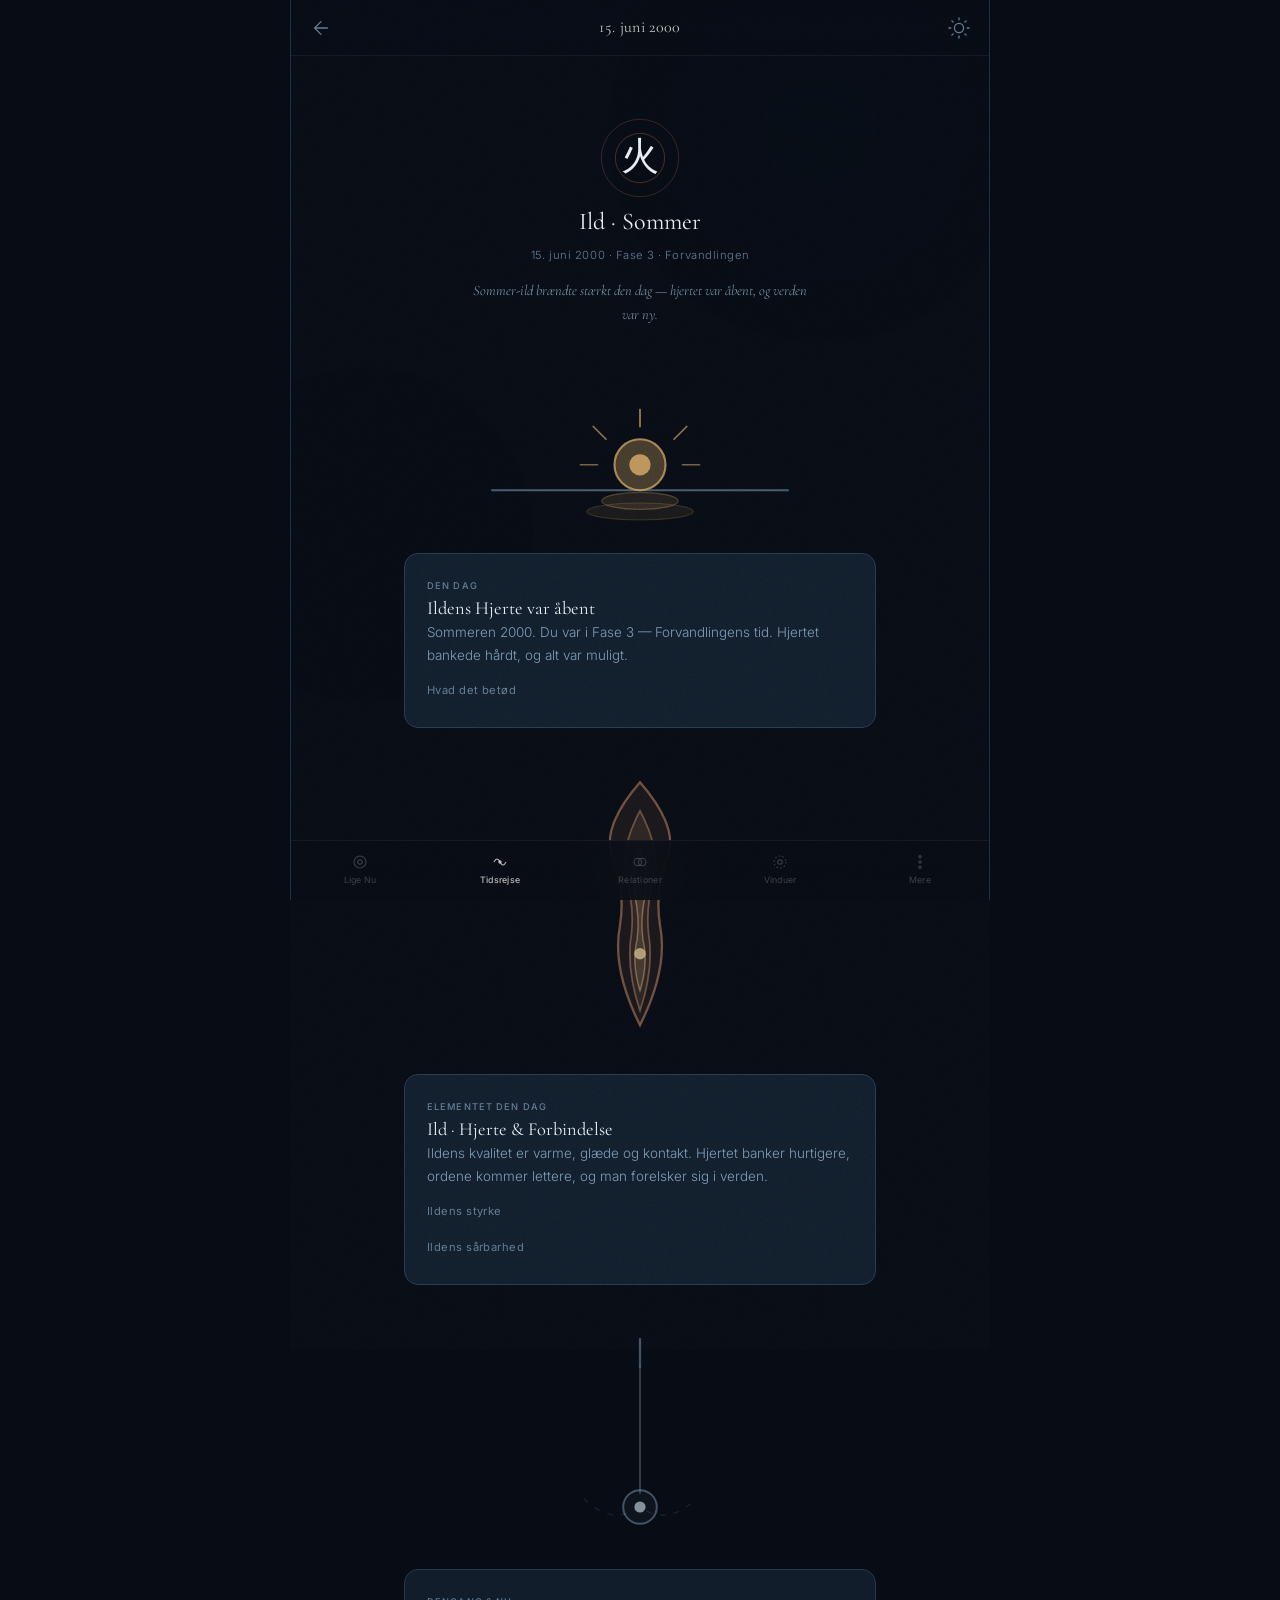
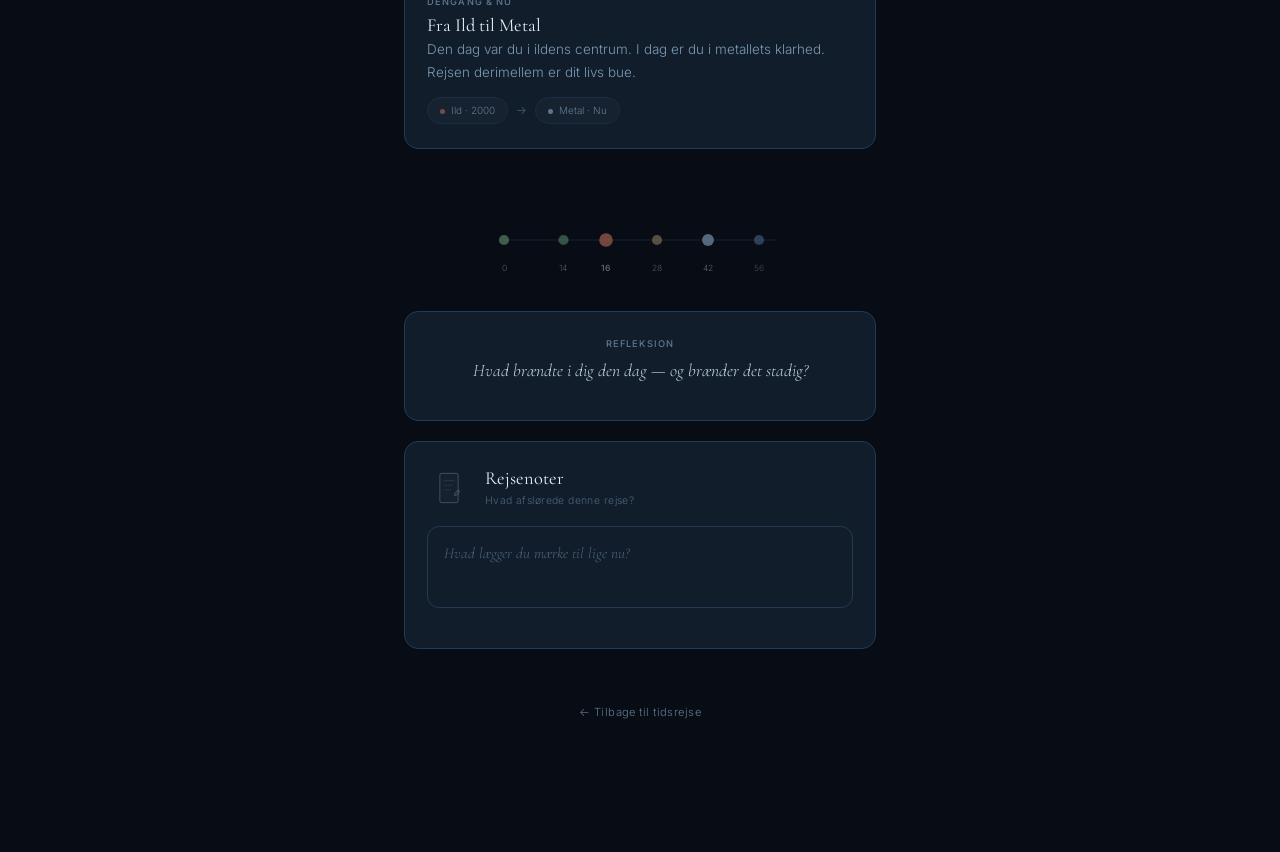
==== commit d687a6f2: "Redesign journal boxes with icon, heading, and subtitle Add notebook-with-pen SVG icon, white headin" ====
--- a/din-tidsrejse.html
+++ b/din-tidsrejse.html
@@ -165,12 +165,26 @@
       </section>
 
       <section class="dp-section reveal">
-        <p class="dp-label" data-i18n="journal_label">Journal</p>
+        <div class="journal-header">
+          <div class="journal-header__illo">
+            <svg viewBox="0 0 48 48" fill="none">
+              <rect x="14" y="8" width="20" height="32" rx="2" stroke="rgba(196,213,226,0.50)" stroke-width="0.8" fill="rgba(196,213,226,0.04)"/>
+              <line x1="18" y1="16" x2="30" y2="16" stroke="rgba(196,213,226,0.30)" stroke-width="0.6"/>
+              <line x1="18" y1="21" x2="28" y2="21" stroke="rgba(196,213,226,0.25)" stroke-width="0.6"/>
+              <line x1="18" y1="26" x2="26" y2="26" stroke="rgba(196,213,226,0.20)" stroke-width="0.6"/>
+              <path d="M30,30 L34,26 L36,28 L32,32 L30,32 Z" stroke="rgba(196,213,226,0.55)" stroke-width="0.7" fill="rgba(196,213,226,0.08)"/>
+            </svg>
+          </div>
+          <div class="journal-header__text">
+            <h3 class="journal-header__title" data-i18n="journal_time_title">Rejsenoter</h3>
+            <p class="journal-header__sub" data-i18n="journal_time_sub">Hvad afslørede denne rejse?</p>
+          </div>
+        </div>
         <div class="journal" data-journal-theme="time">
-          <textarea class="journal__area" placeholder="Hvad lægger du mærke til lige nu?"></textarea>
+          <textarea class="journal__area" data-i18n-placeholder="journal_placeholder" placeholder="Hvad lægger du mærke til lige nu?"></textarea>
           <div class="journal__actions">
-            <span class="journal__saved">Gemt</span>
-            <button class="journal__save" disabled>Gem</button>
+            <span class="journal__saved" data-i18n="journal_saved">Gemt</span>
+            <button class="journal__save" data-i18n="journal_save" disabled>Gem</button>
           </div>
         </div>
       </section>
--- a/deep.css
+++ b/deep.css
@@ -529,8 +529,41 @@
 /* ═══════════════════════════════════
    JOURNAL — inline writing component
    ═══════════════════════════════════ */
+.journal-header {
+  display: flex;
+  align-items: center;
+  gap: 14px;
+  margin-bottom: 16px;
+}
+.journal-header__illo {
+  width: 44px;
+  height: 44px;
+  flex-shrink: 0;
+  opacity: 0.7;
+}
+.journal-header__illo svg {
+  width: 100%;
+  height: 100%;
+}
+.journal-header__title {
+  font-family: 'Cormorant Garamond', Georgia, serif;
+  font-size: 1.15rem;
+  font-weight: 400;
+  color: var(--text-bright);
+  margin: 0;
+  line-height: 1.3;
+}
+.journal-header__sub {
+  font-family: 'Inter', sans-serif;
+  font-size: .65rem;
+  font-weight: 300;
+  letter-spacing: .04em;
+  color: var(--text-muted);
+  margin: 3px 0 0;
+  line-height: 1.4;
+}
 .journal {
-  margin-top: 14px;
+  margin-top: 0;
   position: relative;
 }
 .journal__area {
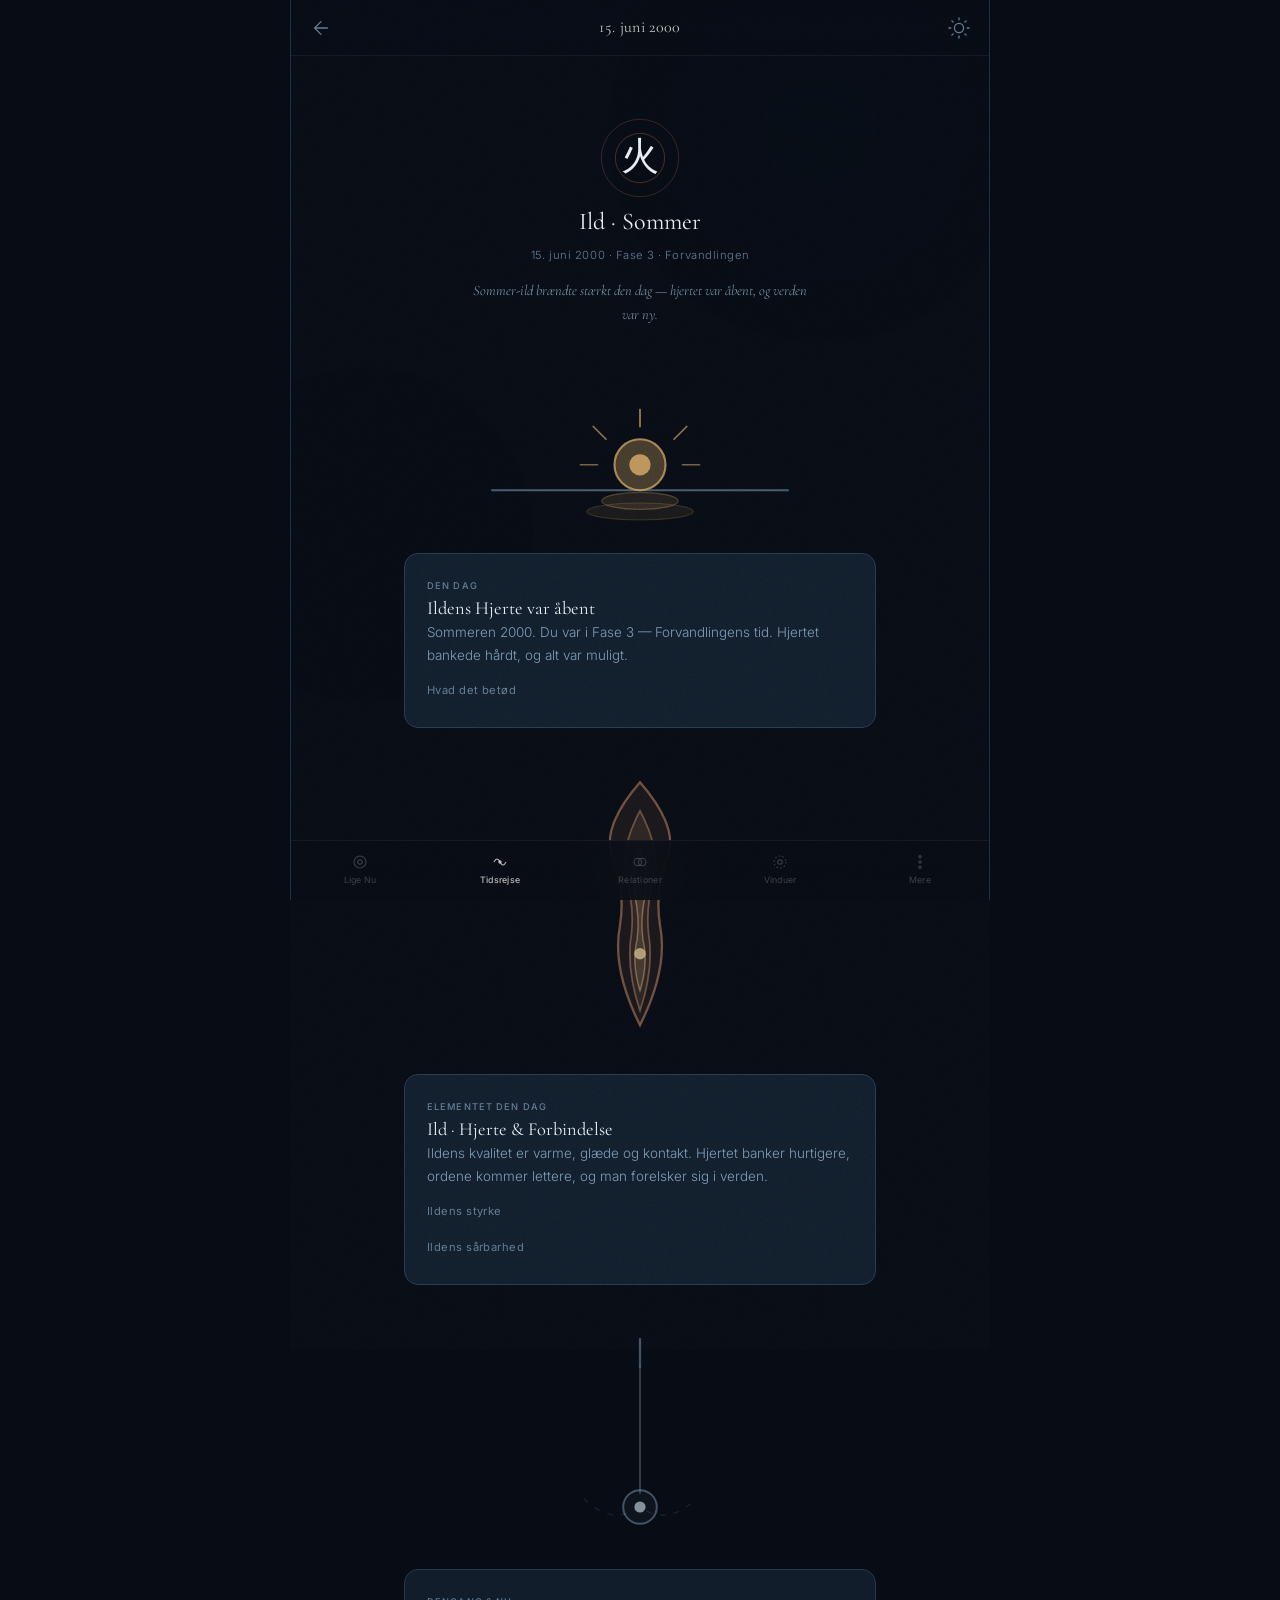
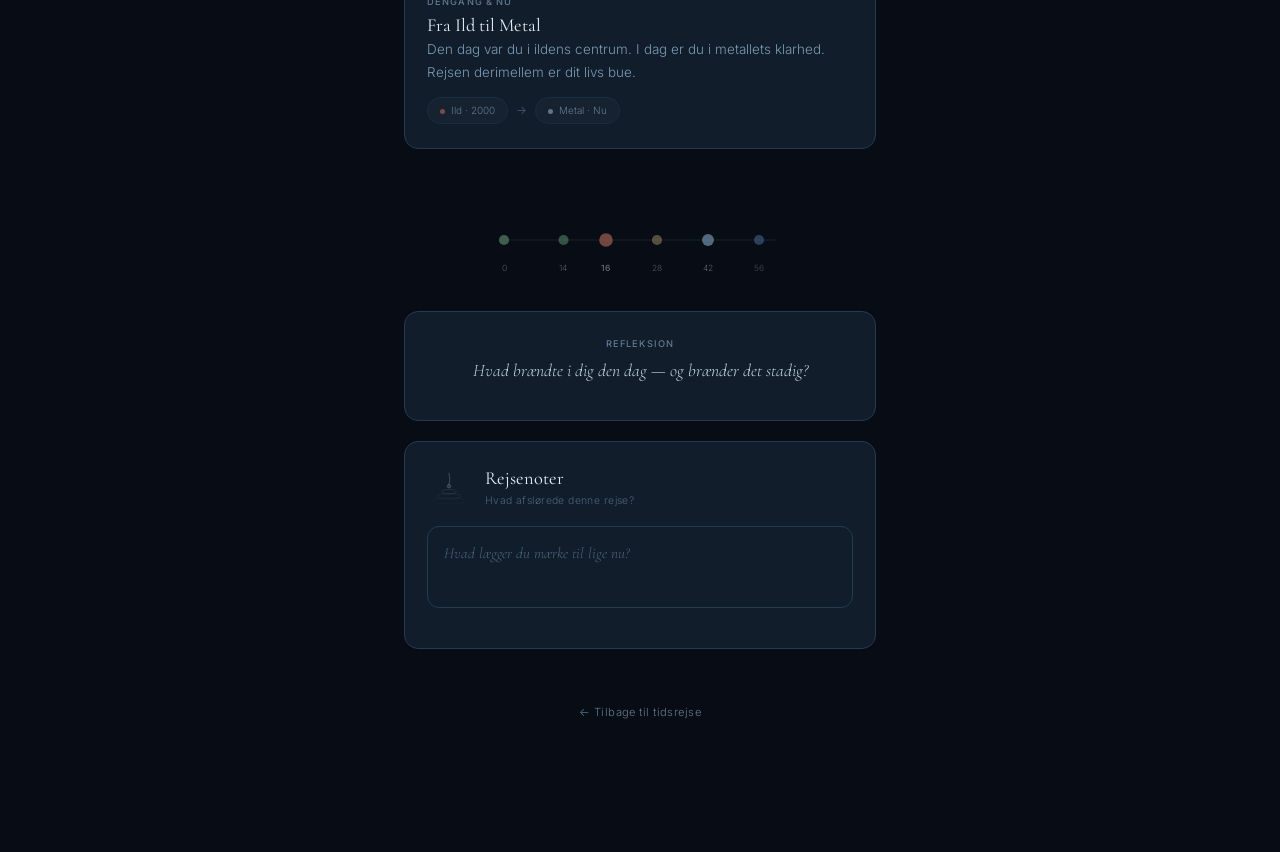
==== commit 66717074: "Replace journal notebook icon with organic water-drop ripple Co-Authored-By: Claude Opus 4.6 (1M con" ====
--- a/din-tidsrejse.html
+++ b/din-tidsrejse.html
@@ -168,11 +168,11 @@
         <div class="journal-header">
           <div class="journal-header__illo">
             <svg viewBox="0 0 48 48" fill="none">
-              <rect x="14" y="8" width="20" height="32" rx="2" stroke="rgba(196,213,226,0.50)" stroke-width="0.8" fill="rgba(196,213,226,0.04)"/>
-              <line x1="18" y1="16" x2="30" y2="16" stroke="rgba(196,213,226,0.30)" stroke-width="0.6"/>
-              <line x1="18" y1="21" x2="28" y2="21" stroke="rgba(196,213,226,0.25)" stroke-width="0.6"/>
-              <line x1="18" y1="26" x2="26" y2="26" stroke="rgba(196,213,226,0.20)" stroke-width="0.6"/>
-              <path d="M30,30 L34,26 L36,28 L32,32 L30,32 Z" stroke="rgba(196,213,226,0.55)" stroke-width="0.7" fill="rgba(196,213,226,0.08)"/>
+              <path d="M24,8 Q26,16 24,20" stroke="rgba(196,213,226,0.50)" stroke-width="0.8" stroke-linecap="round" fill="none"/>
+              <circle cx="24" cy="22" r="2" fill="rgba(196,213,226,0.25)" stroke="rgba(196,213,226,0.40)" stroke-width="0.6"/>
+              <ellipse cx="24" cy="28" rx="8" ry="2.5" stroke="rgba(196,213,226,0.30)" stroke-width="0.5" fill="none"/>
+              <ellipse cx="24" cy="33" rx="13" ry="3" stroke="rgba(196,213,226,0.20)" stroke-width="0.5" fill="none"/>
+              <ellipse cx="24" cy="38" rx="18" ry="3.5" stroke="rgba(196,213,226,0.12)" stroke-width="0.4" fill="none"/>
             </svg>
           </div>
           <div class="journal-header__text">
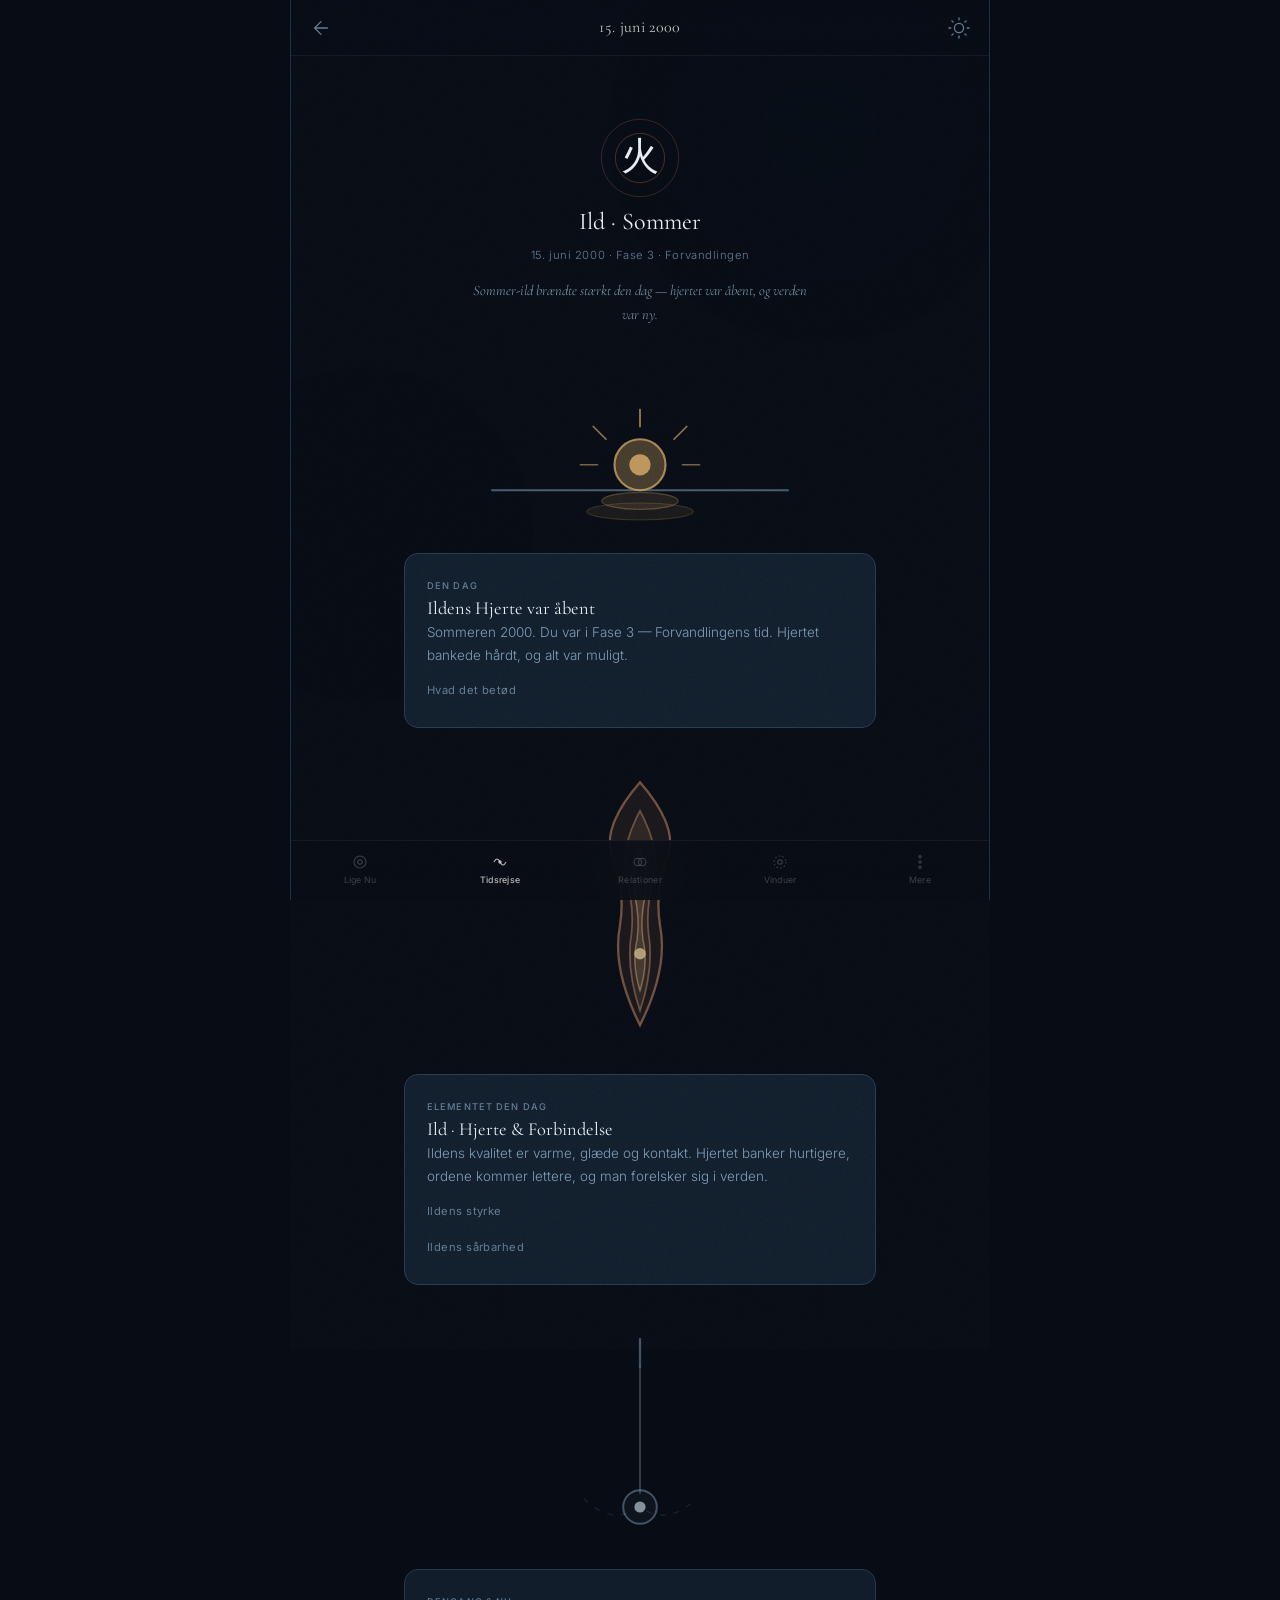
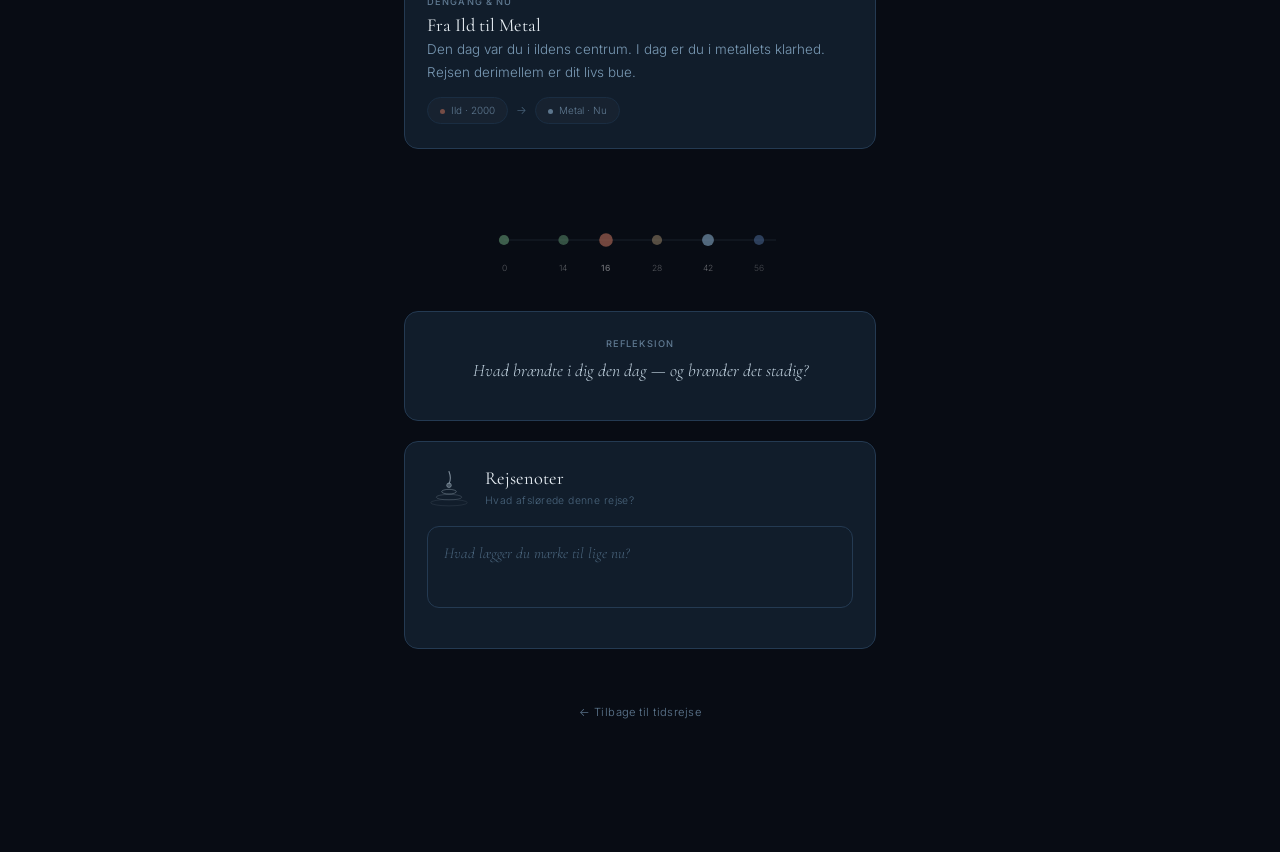
==== commit 6cfad1d3: "Increase journal water-drop icon visibility across all pages Boost opacity values, stroke widths, an" ====
--- a/din-tidsrejse.html
+++ b/din-tidsrejse.html
@@ -168,11 +168,11 @@
         <div class="journal-header">
           <div class="journal-header__illo">
             <svg viewBox="0 0 48 48" fill="none">
-              <path d="M24,8 Q26,16 24,20" stroke="rgba(196,213,226,0.50)" stroke-width="0.8" stroke-linecap="round" fill="none"/>
-              <circle cx="24" cy="22" r="2" fill="rgba(196,213,226,0.25)" stroke="rgba(196,213,226,0.40)" stroke-width="0.6"/>
-              <ellipse cx="24" cy="28" rx="8" ry="2.5" stroke="rgba(196,213,226,0.30)" stroke-width="0.5" fill="none"/>
-              <ellipse cx="24" cy="33" rx="13" ry="3" stroke="rgba(196,213,226,0.20)" stroke-width="0.5" fill="none"/>
-              <ellipse cx="24" cy="38" rx="18" ry="3.5" stroke="rgba(196,213,226,0.12)" stroke-width="0.4" fill="none"/>
+              <path d="M24,6 Q27,14 24,19" stroke="rgba(196,213,226,0.85)" stroke-width="1.2" stroke-linecap="round" fill="none"/>
+              <circle cx="24" cy="21" r="2.5" fill="rgba(196,213,226,0.45)" stroke="rgba(196,213,226,0.75)" stroke-width="0.9"/>
+              <ellipse cx="24" cy="28" rx="8" ry="2.5" stroke="rgba(196,213,226,0.60)" stroke-width="0.8" fill="none"/>
+              <ellipse cx="24" cy="34" rx="14" ry="3" stroke="rgba(196,213,226,0.40)" stroke-width="0.7" fill="none"/>
+              <ellipse cx="24" cy="40" rx="20" ry="3.5" stroke="rgba(196,213,226,0.25)" stroke-width="0.6" fill="none"/>
             </svg>
           </div>
           <div class="journal-header__text">
